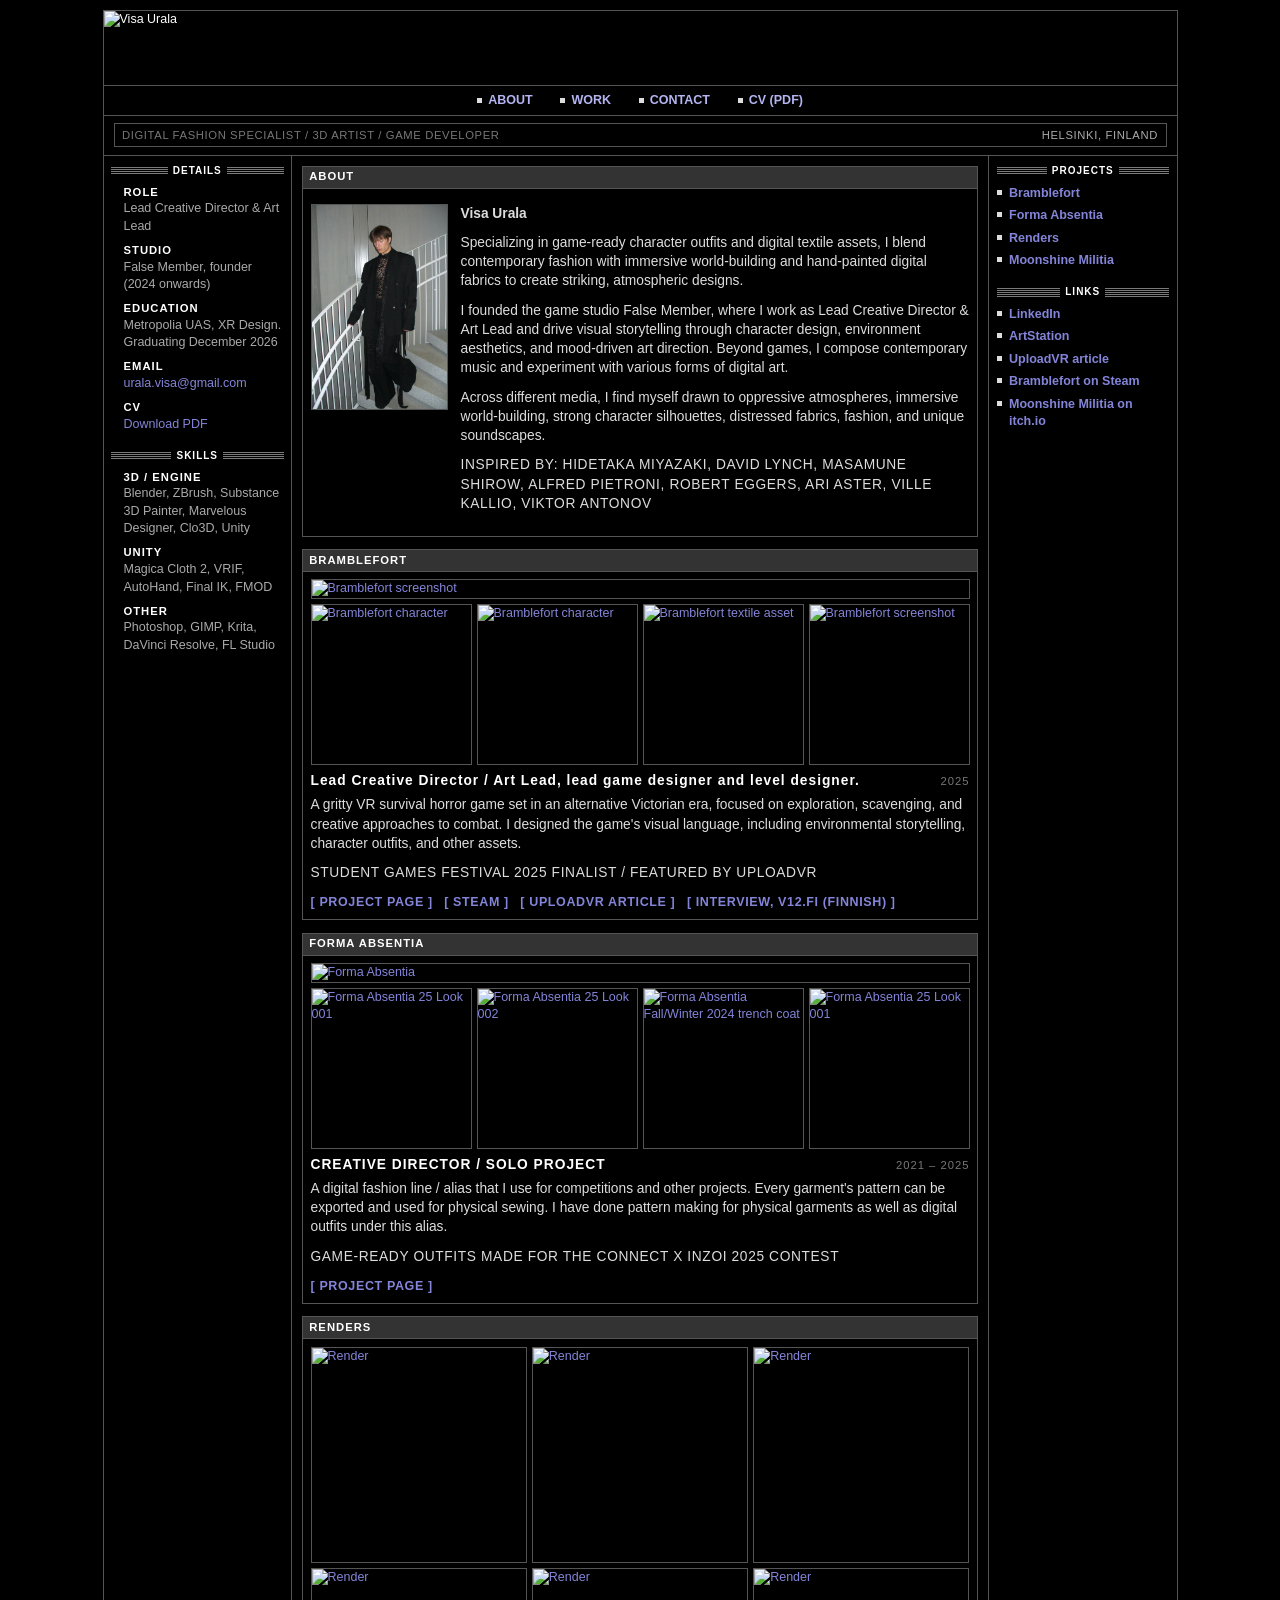
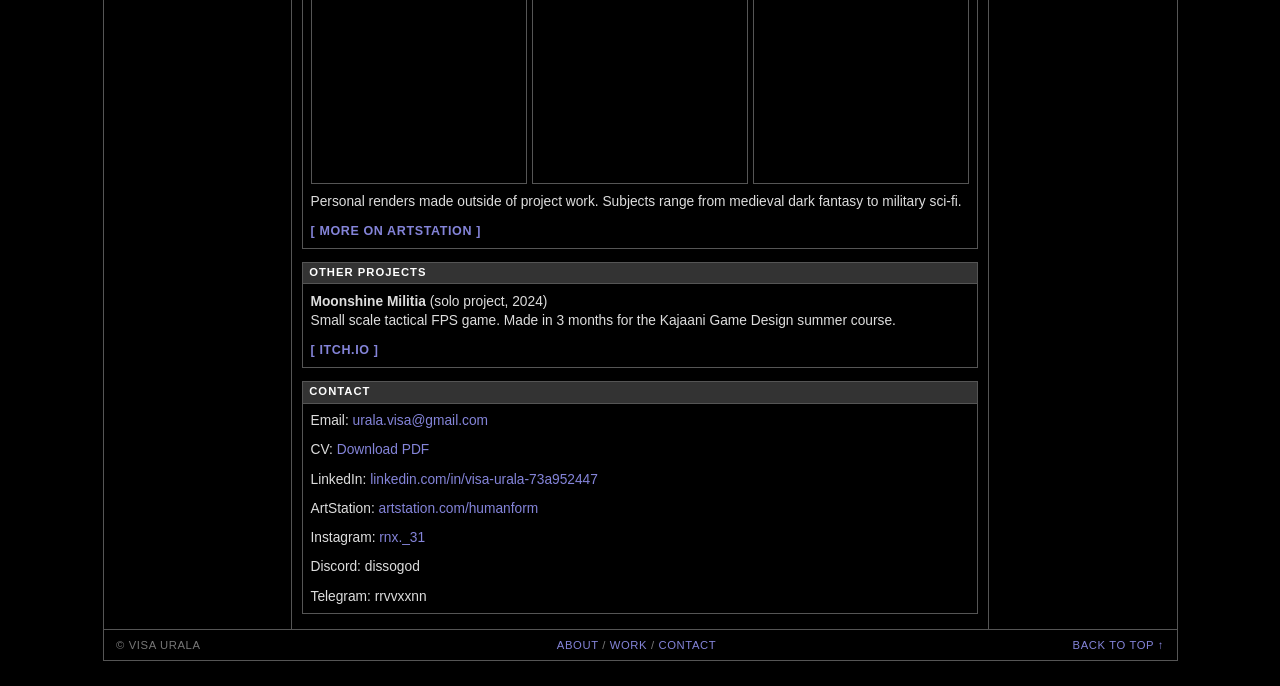
==== index.html @ dfb23cf5 "worddddddddddddd." ====
<!doctype html>
<html lang="en">
<head>
  <meta charset="utf-8">
  <meta name="viewport" content="width=device-width, initial-scale=1">
  <meta name="theme-color" content="#000000">
  <meta name="description" content="Visa Urala. Digital fashion specialist, 3D artist and game developer based in Helsinki, Finland. Founder of False Member, developer of Bramblefort.">
  <title>Visa Urala — Digital Fashion / 3D Art / Game Development</title>
  <link rel="preconnect" href="https://fonts.googleapis.com">
  <link rel="preconnect" href="https://fonts.gstatic.com" crossorigin>
  <link href="https://fonts.googleapis.com/css2?family=Xanh+Mono:ital,wght@0,400;1,400&display=swap" rel="stylesheet">
  <link rel="stylesheet" href="style.css">
</head>
<body>
  <pre class="ascii-wall" aria-hidden="true">                                                                                                                                                    
                                                                                                                                       
                                                                                                                                       
                                                             ------------ .                                                            
                                                      ------..............------                                                       
                                                 ----...........................----                                                   
                                             .---....................................-..                                               
                                           ... .........................................--.                                            
                                          .-...............................................-                                           
                                            ................................................-.                                         
                                         .-...................................................-                                        
                                          .....................................................-                                       
                                       --.......................................................-                                      
                                       ..........................................................-.                                    
                                    ..-...........................................................-                                    
                                   .-..............................................................-                                   
                                  .-.................................................................                                  
                                  ...................................................................                                  
                                 ....................................................................-                                 
                                .....................................................................-                                 
                                .......................................................................                                
                               -......................................................................-                                
                               .......................................................................-                                
                               -......................................................................-                                
                               .......................................................................-                                
                              -.......................................................................-                                
                              -........................................................................                                
                              .........................................................................-                               
                             -.........................................................................-                               
                             ..........................................................................-                               
                             ..........................................................................-                               
                             .......................... ..  ...........................................-                               
                              -................    ..--................................--.............-                                
                       ---.   ...... ..........  .     ..........................         ............-   --                           
                      -....-.-....  ..... ....... -..-- .-. .................... -...  .-.............. --..-.                         
                      -.... ............  ............-    .  .................  -............. .............-                         
                      ......  .........   .-.........-.  -.... ................   -..........-. -............-                         
                       .......... .......   ---..----   -.......................-  .---.----.   ..............                         
                      ...  .............-.             ........ ..................             .............-                          
                       -..  ...... ..... .-. .   ...-+--........................ .--.        .-.............-                          
                       ....................... .       ...........................   ..-----................                           
                       .......  ..  ............ -.---............................--.-.. ...................                           
                        -...................................................................................                           
                        -..................................................................................-.                          
                         ..................................................................................                            
                          -.........  ...................................................................-.                            
                           .----..... ...............................................................----                              
                                 -.... .............................................................                                   
                                 .....  .................. .. .....................................                                    
                                  .............................  ------.. ........................                                     
                                   -..... ......................-   .   ..........................                                     
                                   .-............................--..--..........................                                      
                                    . ...........................................................                                      
                                    .-....  ....................................................                                       
                                      ...... ..................................................-                                       
                                      -.....  ..........-----....--............................                                        
                                       -..... ........ .            ...   ...  ...............-                                        
                                        - ............   -----...--.......... ...............-                                         
                                         -.....  ......-.....................................                                          
                                          .....- ...........................................                                           
                                           ..  -. .........................................                                            
                                                -. .....................................-.                                             
                                            .-.  .-......................................                                              
                                             -..-  ....................................                                                
                                              .. -- ..................................-                                                
                                              .  .-................................. -.                                                
                                               -  .-. ..  ......................... ..                                                 
                                               .-  ....................................                                                
                                              .-.  ...................................-                                                
                                              ---  -....................................                                               
                                           .-..    -....................................-.                                             
                                          +- ...   -...--..................................                                            
                                         -.  ..- . -...  .-................................-.                                          
                                       .+    ..-   ....-    -............. ..................-.                                        
                                     .+.  -  .-     -....-   --.........  .....................-.                                      
                              -.   .-    .   ..      .....-.   ---.---. ..........  ............ ---.                                  
                          ...  .--. .   --   -    + .......- .   .     ............. ........  ......---.                              
                       .--..-.-...   .- ..  -.    -......   - -     .-.......................... ........--.                           
                    ........--.   ----. .  .-  . ..........    -+++--.. ..... ....................  ........--..                       
                .--. .-.--.    ----.   .  -.- .  -..........-         .......  .................................---..                  
                                                                                                                                       </pre>

  <div class="site-shell" id="top">

    <header class="masthead">
      <img src="images/banner.png" alt="Visa Urala">
    </header>

    <nav class="main-nav" aria-label="Main navigation">
      <a href="#about">ABOUT</a>
      <a href="#work">WORK</a>
      <a href="#contact">CONTACT</a>
      <a href="Visa_Urala_CV.pdf" target="_blank">CV (PDF)</a>
    </nav>

    <div class="ticker">
      <span>DIGITAL FASHION SPECIALIST / 3D ARTIST / GAME DEVELOPER</span>
      <span>HELSINKI, FINLAND</span>
    </div>

    <div class="page-grid">

      <!-- LEFT -->
      <aside class="side-column left-column">
        <section class="old-box">
          <h2 class="box-title">DETAILS</h2>
          <dl class="facts">
            <dt>ROLE</dt>
            <dd>Lead Creative Director &amp; Art Lead</dd>
            <dt>STUDIO</dt>
            <dd>False Member, founder (2024 onwards)</dd>
            <dt>EDUCATION</dt>
            <dd>Metropolia UAS, XR Design. Graduating December 2026</dd>
            <dt>EMAIL</dt>
            <dd><a href="mailto:urala.visa@gmail.com">urala.visa@gmail.com</a></dd>
            <dt>CV</dt>
            <dd><a href="Visa_Urala_CV.pdf" download>Download PDF</a></dd>
          </dl>
        </section>

        <section class="old-box">
          <h2 class="box-title">SKILLS</h2>
          <dl class="facts">
            <dt>3D / ENGINE</dt>
            <dd>Blender, ZBrush, Substance 3D Painter, Marvelous Designer, Clo3D, Unity</dd>
            <dt>UNITY</dt>
            <dd>Magica Cloth 2, VRIF, AutoHand, Final IK, FMOD</dd>
            <dt>OTHER</dt>
            <dd>Photoshop, GIMP, Krita, DaVinci Resolve, FL Studio</dd>
          </dl>
        </section>
      </aside>

      <!-- MAIN -->
      <main class="main-column">

        <section class="old-box about-box" id="about">
          <h1 class="box-title">ABOUT</h1>
          <div class="about-inner">
            <img src="images/about_top.jpg" alt="Visa Urala">
            <div>
              <p><strong>Visa Urala</strong></p>
              <p>Specializing in game-ready character outfits and digital textile assets, I blend contemporary fashion with immersive world-building and hand-painted digital fabrics to create striking, atmospheric designs.</p>
              <p>I founded the game studio False Member, where I work as Lead Creative Director &amp; Art Lead and drive visual storytelling through character design, environment aesthetics, and mood-driven art direction. Beyond games, I compose contemporary music and experiment with various forms of digital art.</p>
              <p>Across different media, I find myself drawn to oppressive atmospheres, immersive world-building, strong character silhouettes, distressed fabrics, fashion, and unique soundscapes.</p>
              <p class="small-note">Inspired by: Hidetaka Miyazaki, David Lynch, Masamune Shirow, Alfred Pietroni, Robert Eggers, Ari Aster, Ville Kallio, Viktor Antonov</p>
            </div>
          </div>
        </section>

        <!-- 01 BRAMBLEFORT -->
        <section class="old-box work-box" id="work">
          <h2 class="box-title">BRAMBLEFORT</h2>
          <a class="feature-image" href="BRAMBLEFORT.html">
            <img src="images/gallery_bramblefort/screenshot-1.png" alt="Bramblefort screenshot">
          </a>
          <div class="thumb-grid">
            <a href="BRAMBLEFORT.html"><img src="images/gallery_bramblefort/character-1.png" alt="Bramblefort character"></a>
            <a href="BRAMBLEFORT.html"><img src="images/gallery_bramblefort/character-4.png" alt="Bramblefort character"></a>
            <a href="BRAMBLEFORT.html"><img src="images/gallery_bramblefort/asset-3.png" alt="Bramblefort textile asset"></a>
            <a href="BRAMBLEFORT.html"><img src="images/gallery_bramblefort/screenshot-3.png" alt="Bramblefort screenshot"></a>
          </div>
          <div class="feature-caption">
            <span>Lead Creative Director / Art Lead, lead game designer and level designer.</span>
            <span>2025</span>
          </div>
          <p>A gritty VR survival horror game set in an alternative Victorian era, focused on exploration, scavenging, and creative approaches to combat. I designed the game's visual language, including environmental storytelling, character outfits, and other assets.</p>
          <p class="small-note">Student Games Festival 2025 finalist / Featured by UploadVR</p>
          <p class="box-links">
            <a href="BRAMBLEFORT.html">[ PROJECT PAGE ]</a> &nbsp;
            <a href="https://store.steampowered.com/app/3753140/BRAMBLEFORT/">[ STEAM ]</a> &nbsp;
            <a href="https://www.uploadvr.com/bramblefort-aspires-to-be-equal-parts-survival-horror-and-immersive-sim/" target="_blank" rel="noreferrer">[ UPLOADVR ARTICLE ]</a> &nbsp;
            <a href="https://www.v2.fi/artikkelit/pelit/4528/V2fi-haastateli-kotimaisen-VR-kauhupeli-Bramblefortin-tekijat/">[ INTERVIEW, V12.FI (FINNISH) ]</a>
          </p>
        </section>

        <!-- 02 FORMA ABSENTIA -->
        <section class="old-box work-box" id="forma-absentia">
          <h2 class="box-title">FORMA ABSENTIA</h2>
          <a class="feature-image" href="FORMA_ABSENTIA.html">
            <img src="forma_banner3.png" alt="Forma Absentia">
          </a>
          <div class="thumb-grid">
            <a href="FORMA_ABSENTIA.html"><img src="images/gallery_forma_absentia/forma (4).png" alt="Forma Absentia 25 Look 001"></a>
            <a href="FORMA_ABSENTIA.html"><img src="images/gallery_forma_absentia/forma (7).png" alt="Forma Absentia 25 Look 002"></a>
            <a href="FORMA_ABSENTIA.html"><img src="images/gallery_forma_absentia/forma (1).png" alt="Forma Absentia Fall/Winter 2024 trench coat"></a>
            <a href="FORMA_ABSENTIA.html"><img src="images/gallery_forma_absentia/forma (10).png" alt="Forma Absentia 25 Look 001"></a>
          </div>
          <div class="feature-caption">
            <span>CREATIVE DIRECTOR / SOLO PROJECT</span>
            <span>2021 – 2025</span>
          </div>
          <p>A digital fashion line / alias that I use for competitions and other projects. Every garment's pattern can be exported and used for physical sewing. I have done pattern making for physical garments as well as digital outfits under this alias.</p>
          <p class="small-note">Game-ready outfits made for the CONNECT x InZoi 2025 contest</p>
          <p class="box-links">
            <a href="FORMA_ABSENTIA.html">[ PROJECT PAGE ]</a>
          </p>
        </section>

        <!-- 03 RENDERS -->
        <section class="old-box work-box" id="renders">
          <h2 class="box-title">RENDERS</h2>
          <!-- swap these filenames for your own renders -->
          <div class="thumb-grid cols-3">
            <a href="images/renders/render-01.jpg"><img src="images/renders/render-01.jpg" alt="Render"></a>
            <a href="images/renders/render-02.jpg"><img src="images/renders/render-02.jpg" alt="Render"></a>
            <a href="images/renders/render-03.jpg"><img src="images/renders/render-03.jpg" alt="Render"></a>
            <a href="images/renders/render-04.jpg"><img src="images/renders/render-04.jpg" alt="Render"></a>
            <a href="images/renders/render-05.jpg"><img src="images/renders/render-05.jpg" alt="Render"></a>
            <a href="images/renders/render-06.jpg"><img src="images/renders/render-06.jpg" alt="Render"></a>
          </div>
          <p style="margin-top:0.375rem">Personal renders made outside of project work. Subjects range from medieval dark fantasy to military sci-fi.</p>
          <p class="box-links">
            <a href="https://www.artstation.com/humanform" target="_blank" rel="noreferrer">[ MORE ON ARTSTATION ]</a>
          </p>
        </section>

        <!-- OTHER -->
        <section class="old-box work-box" id="other">
          <h2 class="box-title">OTHER PROJECTS</h2>
          <p><strong>Moonshine Militia</strong> (solo project, 2024)<br>
          Small scale tactical FPS game. Made in 3 months for the Kajaani Game Design summer course.</p>
          <p class="box-links">
            <a href="https://balenci-bandit.itch.io/moonshine-militia" target="_blank" rel="noreferrer">[ ITCH.IO ]</a>
          </p>
        </section>

        <section class="old-box contact-box" id="contact">
          <h2 class="box-title">CONTACT</h2>
          <p>Email: <a href="mailto:urala.visa@gmail.com">urala.visa@gmail.com</a></p>
          <p>CV: <a href="Visa_Urala_CV.pdf" download>Download PDF</a></p>
          <p>LinkedIn: <a href="https://www.linkedin.com/in/visa-urala-73a952447/" target="_blank" rel="noreferrer">linkedin.com/in/visa-urala-73a952447</a></p>
          <p>ArtStation: <a href="https://www.artstation.com/humanform" target="_blank" rel="noreferrer">artstation.com/humanform</a></p>
          <p>Instagram: <a href="https://instagram.com/rnx._31" target="_blank" rel="noreferrer">rnx._31</a></p>
          <p>Discord: dissogod</p>
          <p>Telegram: rrvvxxnn</p>
        </section>

      </main>

      <!-- RIGHT -->
      <aside class="side-column right-column">
        <section class="old-box">
          <h2 class="box-title">PROJECTS</h2>
          <ul class="link-list">
            <li><a href="BRAMBLEFORT.html">Bramblefort</a></li>
            <li><a href="FORMA_ABSENTIA.html">Forma Absentia</a></li>
            <li><a href="#renders">Renders</a></li>
            <li><a href="#other">Moonshine Militia</a></li>
          </ul>
        </section>

        <section class="old-box">
          <h2 class="box-title">LINKS</h2>
          <ul class="link-list">
            <li><a href="https://www.linkedin.com/in/visa-urala-73a952447/" target="_blank" rel="noreferrer">LinkedIn</a></li>
            <li><a href="https://www.artstation.com/humanform" target="_blank" rel="noreferrer">ArtStation</a></li>
            <li><a href="https://www.uploadvr.com/bramblefort-aspires-to-be-equal-parts-survival-horror-and-immersive-sim/" target="_blank" rel="noreferrer">UploadVR article</a></li>
            <li><a href="https://store.steampowered.com/app/3753140/BRAMBLEFORT/">Bramblefort on Steam</a></li>
            <li><a href="https://balenci-bandit.itch.io/moonshine-militia" target="_blank" rel="noreferrer">Moonshine Militia on itch.io</a></li>
          </ul>
        </section>
      </aside>

    </div>

    <footer class="site-footer">
      <div>© VISA URALA</div>
      <div><a href="#about">ABOUT</a> / <a href="#work">WORK</a> / <a href="#contact">CONTACT</a></div>
      <div><a href="#top">BACK TO TOP ↑</a></div>
    </footer>

  </div>
</body>
</html>
---- style.css ----
/* =========================================================
   VISA URALA — style_darkculture.css
   Early-2000s goth e-zine look (Dark Culture Magazine style)
   Pure black, 1px grey rules, periwinkle links, ribbed header bars.
   No shadows. No rounded corners. No blur. No transitions.
   ========================================================= */

:root {
  --bg:       #000;
  --rule:     #555;       /* 1px borders everywhere */
  --rule-lo:  #2e2e2e;
  --bar:      #333;       /* grey header bars */
  --text:     #fff;
  --text-lo:  #aaa;
  --text-dim: #777;
  --link:     #8484d9;    /* periwinkle */
  --link-vis: #a898e0;
  --link-hov: #fff;
  --red:      #d41c1c;
  --mono:     "Xanh Mono", "Courier New", monospace;
  --sans:     Verdana, Arial, Helvetica, sans-serif;
  --serif:    "Times New Roman", Times, serif;
}

* { box-sizing: border-box; border-radius: 0; box-shadow: none; }

html { scrollbar-color: #555 #000; font-size: 125%; } /* <- master size knob: 100% = old size */

body {
  margin: 0;
  padding: 0.5rem 0 1.25rem;
  background: var(--bg);
  color: var(--text);
  font-family: var(--sans);
  font-size: 0.625rem;
  line-height: 1.4;
  position: relative;
}

img { display: block; max-width: 100%; border: 0; }
p { margin: 0 0 0.5rem; }

a { color: var(--link); text-decoration: none; }
a:visited { color: var(--link-vis); }
a:hover { color: var(--link-hov); text-decoration: underline; }

::selection { background: #8484d9; color: #000; }

/* ---------- ASCII wall (page margins only) ---------- */
.ascii-wall {
  position: fixed;
  top: 3.75rem;
  left: 0.5rem;
  margin: 0;
  font-family: var(--mono);
  font-size: 0.6875rem;
  line-height: 1.1;
  color: #2a2a2a;
  pointer-events: none;
  z-index: 0;
  white-space: pre;
}

/* ---------- Shell ---------- */
.site-shell {
  position: relative;
  z-index: 1;
  width: 100%;
  max-width: 53.75rem;
  margin: 0 auto;
  background: var(--bg);
  border: 1px solid var(--rule);
}

/* ---------- Topline (tiny announcement bar) ---------- */
.topline {
  display: flex;
  justify-content: center;
  flex-wrap: wrap;
  gap: 0.25rem 1.125rem;
  padding: 0.1875rem 0.5rem;
  font: bold 0.5625rem/1.3 var(--sans);
  color: var(--text);
  letter-spacing: 0.0312rem;
  border-bottom: 1px solid var(--rule);
}

/* ---------- Masthead ---------- */
.masthead {
  position: relative;
  background: #000;
  border-bottom: 1px solid var(--rule);
  min-height: 3.75rem;
}
.masthead img { width: 100%; height: auto; }

.masthead-label {
  position: absolute;
  left: 0; right: 0; bottom: 0.375rem;
  display: flex;
  flex-direction: column;
  align-items: center;
  text-align: center;
  pointer-events: none;
}
.masthead-label span:first-child {
  font: 2.25rem/1 var(--serif);
  color: #bdbdbd;
  letter-spacing: 0.1875rem;
}
.masthead-label span:last-child {
  margin-top: 0.25rem;
  font: bold 0.5625rem/1 var(--sans);
  letter-spacing: 0.125rem;
  color: var(--text-dim);
}

/* ---------- Main nav ---------- */
.main-nav {
  display: flex;
  flex-wrap: wrap;
  justify-content: center;
  gap: 0.25rem 1.375rem;
  padding: 0.3125rem 0.5rem;
  border-bottom: 1px solid var(--rule);
}
.main-nav a {
  font: bold 0.625rem/1.3 var(--sans);
  color: #b4b4f2;
}
.main-nav a::before {
  content: "";
  display: inline-block;
  width: 0.25rem; height: 0.25rem;
  margin-right: 0.3125rem;
  background: #ddd;
  vertical-align: middle;
}
.main-nav a:hover { color: #fff; }

/* ---------- Ticker (sponsor-bar style) ---------- */
.ticker {
  display: flex;
  justify-content: space-between;
  gap: 0.625rem;
  margin: 0.375rem 0.5rem;
  padding: 0.1875rem 0.375rem;
  border: 1px solid var(--rule);
  font: 0.5625rem/1.3 var(--sans);
  color: var(--text-dim);
  letter-spacing: 0.0312rem;
}
.ticker span:nth-child(2) { color: var(--text-lo); }

/* ---------- Grid with 1px column rules ---------- */
.page-grid {
  display: grid;
  grid-template-columns: 9.375rem minmax(0, 1fr) 9.375rem;
  align-items: stretch;
  border-top: 1px solid var(--rule);
}

/* Column rules live on the main column so they run the full page height.
   Side columns only take the height of their content and stick while scrolling. */
.side-column  { align-self: start; }
.left-column  { padding: 0.5rem 0.375rem; }
.right-column { padding: 0.5rem 0.375rem; }
.main-column  { padding: 0.5rem 0.5rem 0.125rem; min-width: 0;
                border-left: 1px solid var(--rule); border-right: 1px solid var(--rule); }

@media (min-width: 781px) and (min-height: 650px) {
  .side-column { position: sticky; top: 0; }
}

/* =========================================================
   SIDE COLUMNS — ribbed header bars + bullet links
   ========================================================= */
.side-column .old-box { margin: 0 0 0.875rem; }

.side-column .box-title {
  display: flex;
  align-items: center;
  gap: 0.25rem;
  margin: 0 0 0.4375rem;
  font: bold 0.5rem/1 var(--sans);
  letter-spacing: 1px;
  text-transform: uppercase;
  color: #fff;
}
.side-column .box-title::before,
.side-column .box-title::after {
  content: "";
  flex: 1;
  height: 0.4375rem;
  background: repeating-linear-gradient(180deg, #7a7a7a 0 1px, #000 1px 2px);
}

.link-list { list-style: none; margin: 0; padding: 0; }
.link-list li { margin: 0 0 0.25rem; padding-left: 0.625rem; position: relative; }
.link-list li::before {
  content: "";
  position: absolute;
  left: 0; top: 0.25rem;
  width: 0.25rem; height: 0.25rem;
  background: #ddd;
}
.link-list a { font-weight: bold; }

.facts { margin: 0; padding: 0 0 0 0.625rem; }
.facts dt { margin-top: 0.375rem; font-weight: bold; color: #fff; font-size: 0.5625rem; letter-spacing: 1px; }
.facts dd { margin: 0; color: var(--text-lo); }

.ascii-stamp pre {
  margin: 0;
  padding: 0.25rem 0.375rem;
  font: 0.75rem/1.2 var(--mono);
  color: var(--text-lo);
  border: 1px solid var(--rule);
}

.right-column p { color: var(--text-lo); }
.right-column .small-note { color: var(--text-dim); }
.right-column .image-box img { width: 100%; height: auto; border: 1px solid var(--rule); }

.back-top {
  display: block;
  margin-top: 0.25rem;
  padding: 0.1875rem 0.25rem;
  text-align: center;
  font: bold 0.5625rem/1.3 var(--sans);
  border: 1px solid var(--rule);
}

/* =========================================================
   MAIN COLUMN — boxed sections with grey bars
   ========================================================= */
.main-column .old-box {
  margin: 0 0 0.625rem;
  border: 1px solid var(--rule);
  background: var(--bg);
}

.main-column .box-title {
  margin: 0;
  padding: 0.125rem 0.3125rem;
  background: var(--bar);
  border-bottom: 1px solid var(--rule);
  font: bold 0.5625rem/1.4 var(--sans);
  letter-spacing: 1px;
  text-transform: uppercase;
  color: #fff;
}

.main-column .old-box > p,
.main-column .welcome-body,
.main-column .about-inner,
.main-column .feature-caption { padding-left: 0.375rem; padding-right: 0.375rem; }

.main-column .old-box > .box-title + * { margin-top: 0.375rem; }
.main-column .old-box > :last-child { margin-bottom: 0.375rem; }

/* Welcome (big editorial text like the "March 2002" intro) */
.welcome-box .box-title { font-size: 0.6875rem; letter-spacing: 1px; }
.welcome-body { padding-top: 0.375rem; padding-bottom: 0.25rem; }
.welcome-body p {
  font: 0.9375rem/1.35 Arial, Helvetica, sans-serif;
  color: #fff;
}
.welcome-body p:first-child::first-line { font-style: italic; }

.divider {
  height: 0;
  margin: 0.5rem 0;
  font-size: 0;
  line-height: 0;
  color: transparent;
  border-top: 1px solid var(--rule);
  width: 70%;
  overflow: hidden;
}

.small-note {
  font: 0.5625rem/1.4 var(--sans);
  letter-spacing: 0.0312rem;
  color: var(--text-dim);
  text-transform: uppercase;
}

/* Work box */
.feature-image {
  display: block;
  margin: 0.375rem 0.375rem 0;
  border: 1px solid var(--rule);
  background: #000;
}
.feature-image img { width: 100%; height: auto; }
.feature-image:hover { border-color: #fff; }

.feature-caption {
  display: flex;
  justify-content: space-between;
  gap: 0.5rem;
  margin: 0.3125rem 0 0.25rem;
  font: bold 0.6875rem/1.3 var(--sans);
  color: #fff;
  letter-spacing: 1px;
}
.feature-caption span:last-child { color: var(--text-dim); font-weight: normal; font-size: 0.5625rem; align-self: center; }

.main-column .work-box > p { font-size: 0.6875rem; color: #ddd; }

.box-links a { font-weight: bold; font-size: 0.625rem; letter-spacing: 0.0312rem; }

/* About */
.about-inner {
  display: flex;
  gap: 0.625rem;
  align-items: flex-start;
  padding-top: 0.375rem;
  padding-bottom: 0.25rem;
}
.about-inner img {
  flex: 0 0 6.875rem;
  width: 6.875rem;
  height: auto;
  border: 1px solid var(--rule);
}
.about-inner > div { flex: 1; min-width: 0; }
.about-inner p { font-size: 0.6875rem; color: #ddd; }

/* Contact */
.contact-box > p { font-size: 0.6875rem; color: #ddd; }

/* =========================================================
   THUMBNAIL GRIDS (work blocks + renders)
   ========================================================= */
.thumb-grid {
  display: grid;
  grid-template-columns: repeat(4, 1fr);
  gap: 0.25rem;
  margin: 0.375rem 0.375rem 0;
}
.thumb-grid.cols-3 { grid-template-columns: repeat(3, 1fr); }
.thumb-grid a {
  display: block;
  border: 1px solid var(--rule);
  background: #000;
}
.thumb-grid a:hover { border-color: #fff; }
.thumb-grid img {
  width: 100%;
  height: auto;
  aspect-ratio: 1 / 1;
  object-fit: cover;
}
.main-column .old-box > .thumb-grid + p,
.main-column .old-box > .feature-caption + p { margin-top: 0; }
.main-column .old-box > .thumb-grid { margin-bottom: 0.375rem; }
.feature-image + .thumb-grid { margin-top: 0.25rem; }

/* =========================================================
   FOOTER
   ========================================================= */
.site-footer {
  display: flex;
  justify-content: space-between;
  align-items: center;
  gap: 0.625rem;
  padding: 0.375rem 0.625rem;
  border-top: 1px solid var(--rule);
  font: 0.5625rem/1.3 var(--sans);
  color: var(--text-dim);
  letter-spacing: 0.0312rem;
}
.footer-mark { color: var(--text-lo); }

/* =========================================================
   RESPONSIVE
   ========================================================= */
@media (max-width: 780px) {
  html { font-size: 112.5%; }
  .page-grid { grid-template-columns: 1fr; }
  .left-column  { border-bottom: 1px solid var(--rule); }
  .right-column { border-top: 1px solid var(--rule); }
  .main-column  { border-left: 0; border-right: 0; }
  .main-column  { order: -1; }
  .ascii-wall { display: none; }
  .ticker, .site-footer { flex-direction: column; text-align: center; }
  .about-inner { flex-direction: column; }
  .thumb-grid, .thumb-grid.cols-3 { grid-template-columns: repeat(2, 1fr); }
  .about-inner img { width: 100%; flex-basis: auto; }
  .masthead-label span:first-child { font-size: 1.5rem; }
}
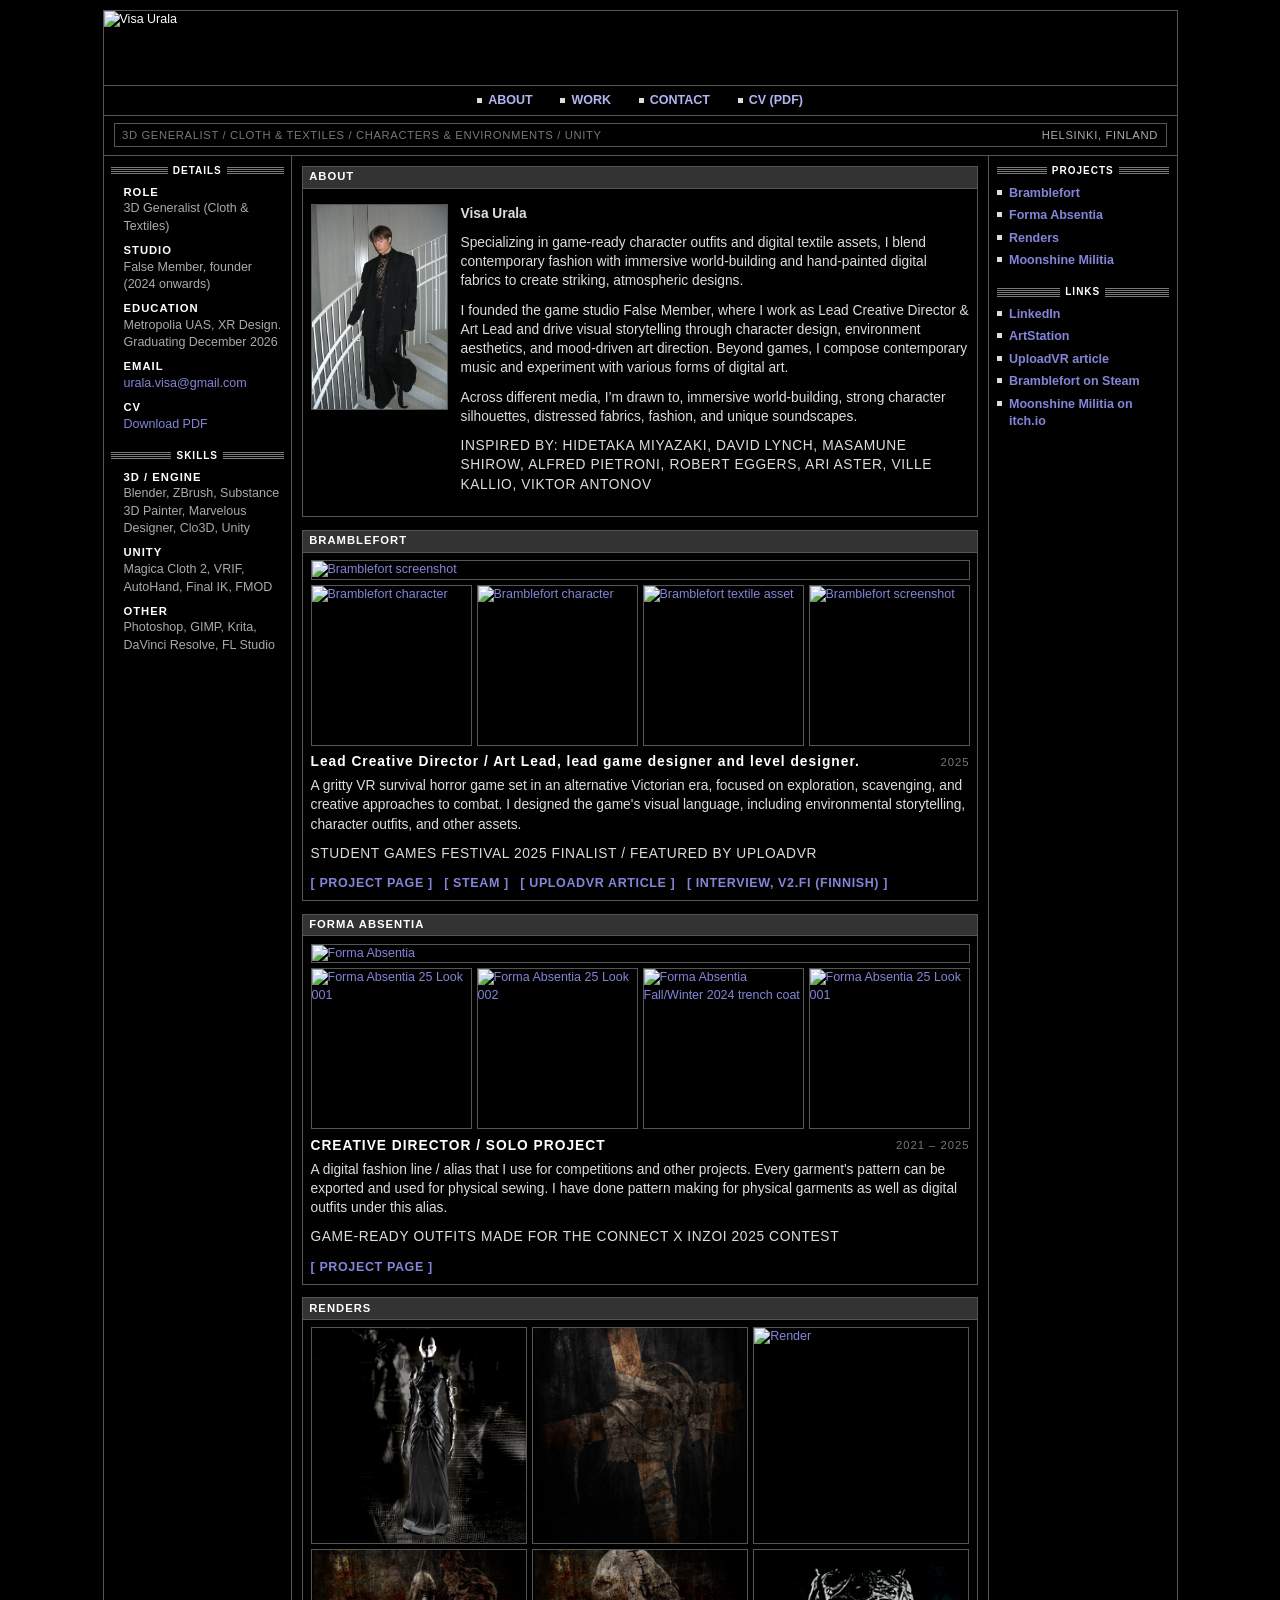
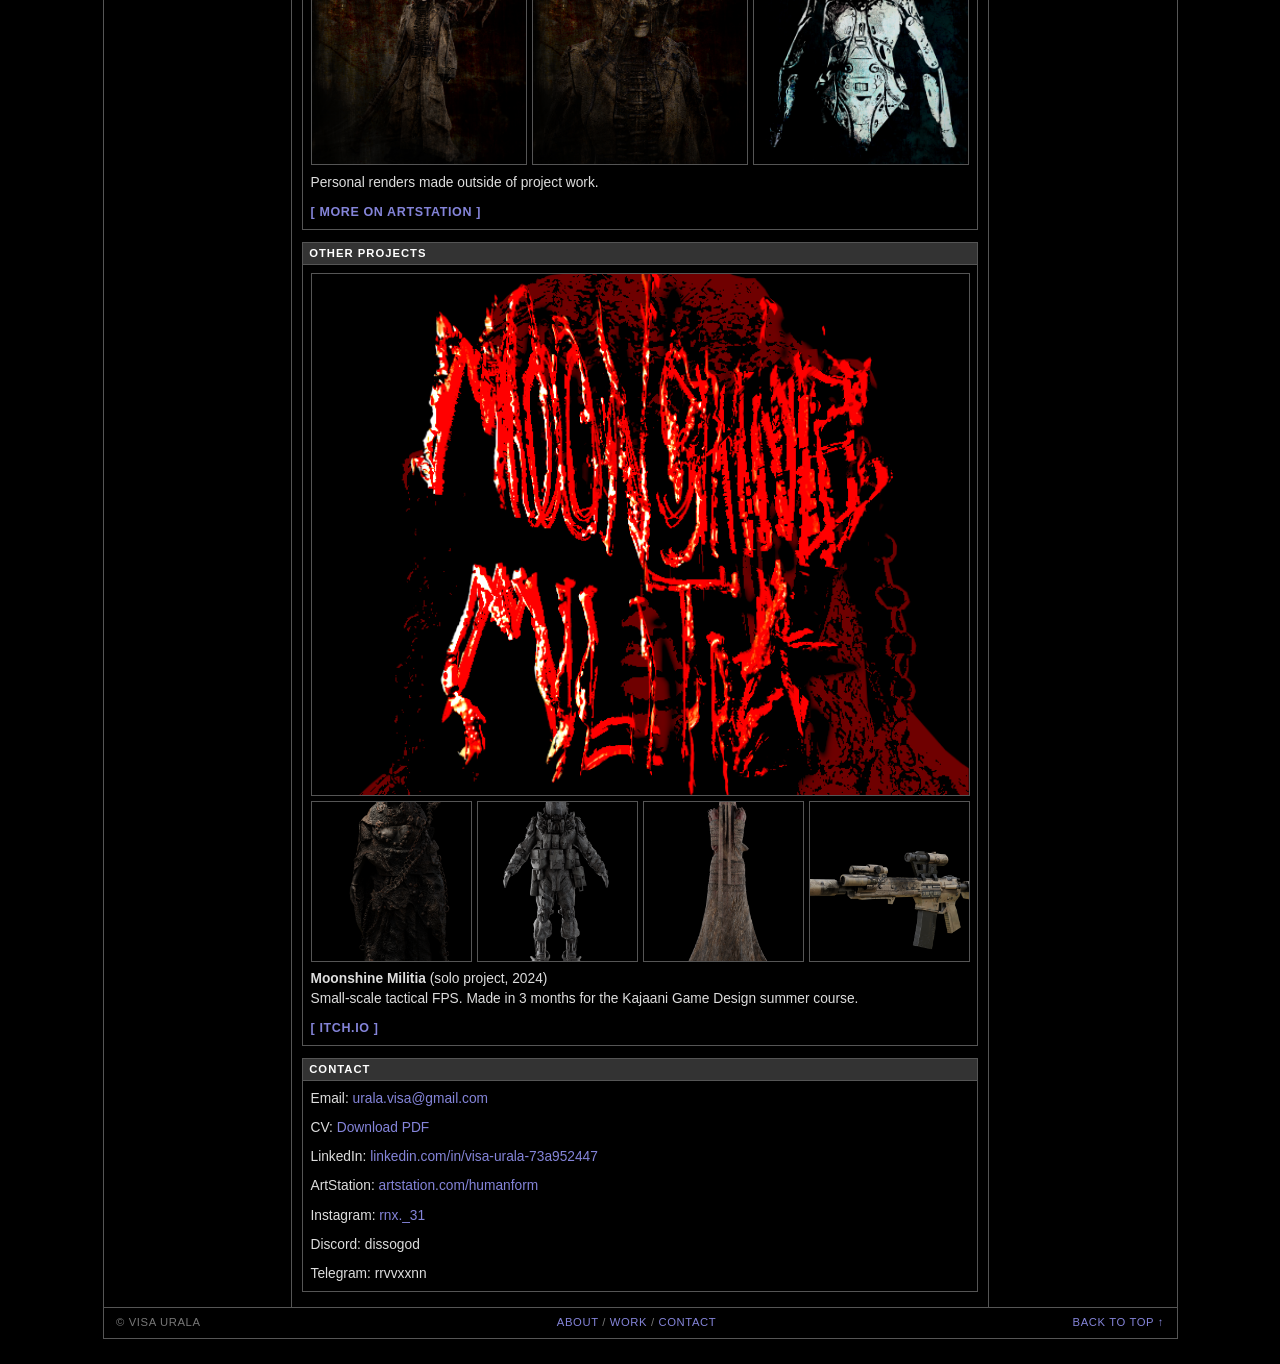
==== commit fca188d2: "yerrrrrrrrrrrrrr" ====
--- a/index.html
+++ b/index.html
@@ -108,7 +108,7 @@
     </nav>
 
     <div class="ticker">
-      <span>DIGITAL FASHION SPECIALIST / 3D ARTIST / GAME DEVELOPER</span>
+      <span>3D GENERALIST / CLOTH & TEXTILES / CHARACTERS & ENVIRONMENTS / UNITY</span>
       <span>HELSINKI, FINLAND</span>
     </div>
 
@@ -120,7 +120,7 @@
           <h2 class="box-title">DETAILS</h2>
           <dl class="facts">
             <dt>ROLE</dt>
-            <dd>Lead Creative Director &amp; Art Lead</dd>
+            <dd>3D Generalist (Cloth & Textiles)</dd>
             <dt>STUDIO</dt>
             <dd>False Member, founder (2024 onwards)</dd>
             <dt>EDUCATION</dt>
@@ -156,7 +156,7 @@
               <p><strong>Visa Urala</strong></p>
               <p>Specializing in game-ready character outfits and digital textile assets, I blend contemporary fashion with immersive world-building and hand-painted digital fabrics to create striking, atmospheric designs.</p>
               <p>I founded the game studio False Member, where I work as Lead Creative Director &amp; Art Lead and drive visual storytelling through character design, environment aesthetics, and mood-driven art direction. Beyond games, I compose contemporary music and experiment with various forms of digital art.</p>
-              <p>Across different media, I find myself drawn to oppressive atmospheres, immersive world-building, strong character silhouettes, distressed fabrics, fashion, and unique soundscapes.</p>
+              <p>Across different media, I’m drawn to, immersive world-building, strong character silhouettes, distressed fabrics, fashion, and unique soundscapes.</p>
               <p class="small-note">Inspired by: Hidetaka Miyazaki, David Lynch, Masamune Shirow, Alfred Pietroni, Robert Eggers, Ari Aster, Ville Kallio, Viktor Antonov</p>
             </div>
           </div>
@@ -166,13 +166,13 @@
         <section class="old-box work-box" id="work">
           <h2 class="box-title">BRAMBLEFORT</h2>
           <a class="feature-image" href="BRAMBLEFORT.html">
-            <img src="images/gallery_bramblefort/screenshot-1.png" alt="Bramblefort screenshot">
+            <img src="images/gallery_bramblefort/1.png" alt="Bramblefort screenshot">
           </a>
           <div class="thumb-grid">
-            <a href="BRAMBLEFORT.html"><img src="images/gallery_bramblefort/character-1.png" alt="Bramblefort character"></a>
-            <a href="BRAMBLEFORT.html"><img src="images/gallery_bramblefort/character-4.png" alt="Bramblefort character"></a>
-            <a href="BRAMBLEFORT.html"><img src="images/gallery_bramblefort/asset-3.png" alt="Bramblefort textile asset"></a>
-            <a href="BRAMBLEFORT.html"><img src="images/gallery_bramblefort/screenshot-3.png" alt="Bramblefort screenshot"></a>
+            <a href="BRAMBLEFORT.html"><img src="images/bramblefort/Bathhouse/AS_ss_11.png" alt="Bramblefort character"></a>
+            <a href="BRAMBLEFORT.html"><img src="images/bramblefort/Watermill/AS_ss_20.png" alt="Bramblefort character"></a>
+            <a href="BRAMBLEFORT.html"><img src="images/bramblefort/Cellar/AS_ss_31.png" alt="Bramblefort textile asset"></a>
+            <a href="BRAMBLEFORT.html"><img src="images/bramblefort/Watermill/AS_ss_24.png" alt="Bramblefort screenshot"></a>
           </div>
           <div class="feature-caption">
             <span>Lead Creative Director / Art Lead, lead game designer and level designer.</span>
@@ -184,7 +184,7 @@
             <a href="BRAMBLEFORT.html">[ PROJECT PAGE ]</a> &nbsp;
             <a href="https://store.steampowered.com/app/3753140/BRAMBLEFORT/">[ STEAM ]</a> &nbsp;
             <a href="https://www.uploadvr.com/bramblefort-aspires-to-be-equal-parts-survival-horror-and-immersive-sim/" target="_blank" rel="noreferrer">[ UPLOADVR ARTICLE ]</a> &nbsp;
-            <a href="https://www.v2.fi/artikkelit/pelit/4528/V2fi-haastateli-kotimaisen-VR-kauhupeli-Bramblefortin-tekijat/">[ INTERVIEW, V12.FI (FINNISH) ]</a>
+            <a href="https://www.v2.fi/artikkelit/pelit/4528/V2fi-haastateli-kotimaisen-VR-kauhupeli-Bramblefortin-tekijat/">[ INTERVIEW, V2.FI (FINNISH) ]</a>
           </p>
         </section>
 
@@ -195,10 +195,10 @@
             <img src="forma_banner3.png" alt="Forma Absentia">
           </a>
           <div class="thumb-grid">
-            <a href="FORMA_ABSENTIA.html"><img src="images/gallery_forma_absentia/forma (4).png" alt="Forma Absentia 25 Look 001"></a>
-            <a href="FORMA_ABSENTIA.html"><img src="images/gallery_forma_absentia/forma (7).png" alt="Forma Absentia 25 Look 002"></a>
-            <a href="FORMA_ABSENTIA.html"><img src="images/gallery_forma_absentia/forma (1).png" alt="Forma Absentia Fall/Winter 2024 trench coat"></a>
-            <a href="FORMA_ABSENTIA.html"><img src="images/gallery_forma_absentia/forma (10).png" alt="Forma Absentia 25 Look 001"></a>
+            <a href="FORMA_ABSENTIA.html"><img src="images/gallery_forma_absentia/forma (6).png" alt="Forma Absentia 25 Look 001"></a>
+            <a href="FORMA_ABSENTIA.html"><img src="images/gallery_forma_absentia/forma (4).png" alt="Forma Absentia 25 Look 002"></a>
+            <a href="FORMA_ABSENTIA.html"><img src="images/gallery_forma_absentia/forma (5).png" alt="Forma Absentia Fall/Winter 2024 trench coat"></a>
+            <a href="FORMA_ABSENTIA.html"><img src="images/gallery_forma_absentia/forma (9).png" alt="Forma Absentia 25 Look 001"></a>
           </div>
           <div class="feature-caption">
             <span>CREATIVE DIRECTOR / SOLO PROJECT</span>
@@ -218,12 +218,12 @@
           <div class="thumb-grid cols-3">
             <a href="images/renders/render-01.jpg"><img src="images/renders/render-01.jpg" alt="Render"></a>
             <a href="images/renders/render-02.jpg"><img src="images/renders/render-02.jpg" alt="Render"></a>
-            <a href="images/renders/render-03.jpg"><img src="images/renders/render-03.jpg" alt="Render"></a>
+            <a href="images/renders/render-03.png"><img src="images/renders/render-03.png" alt="Render"></a>
             <a href="images/renders/render-04.jpg"><img src="images/renders/render-04.jpg" alt="Render"></a>
             <a href="images/renders/render-05.jpg"><img src="images/renders/render-05.jpg" alt="Render"></a>
             <a href="images/renders/render-06.jpg"><img src="images/renders/render-06.jpg" alt="Render"></a>
           </div>
-          <p style="margin-top:0.375rem">Personal renders made outside of project work. Subjects range from medieval dark fantasy to military sci-fi.</p>
+          <p style="margin-top:0.375rem">Personal renders made outside of project work.</p>
           <p class="box-links">
             <a href="https://www.artstation.com/humanform" target="_blank" rel="noreferrer">[ MORE ON ARTSTATION ]</a>
           </p>
@@ -232,8 +232,17 @@
         <!-- OTHER -->
         <section class="old-box work-box" id="other">
           <h2 class="box-title">OTHER PROJECTS</h2>
-          <p><strong>Moonshine Militia</strong> (solo project, 2024)<br>
-          Small scale tactical FPS game. Made in 3 months for the Kajaani Game Design summer course.</p>
+          <a class="feature-image" href="images/moonshine_militia/banner.png">
+            <img src="images/moonshine_militia/banner.png" alt="Moonshine Militia logo banner">
+          </a>
+          <div class="thumb-grid">
+            <a href="images/moonshine_militia/c1.png"><img src="images/moonshine_militia/c1.png" alt="Moonshine Militia screenshot"></a>
+            <a href="images/moonshine_militia/c2.png"><img src="images/moonshine_militia/c2.png" alt="Moonshine Militia screenshot"></a>
+            <a href="images/moonshine_militia/c3.png"><img src="images/moonshine_militia/c3.png" alt="Moonshine Militia screenshot"></a>
+            <a href="images/moonshine_militia/a3.png"><img src="images/moonshine_militia/a3.png" alt="Moonshine Militia screenshot"></a>
+          </div>
+          <p style="margin-top:0.375rem"><strong>Moonshine Militia</strong> (solo project, 2024)<br>
+          Small-scale tactical FPS. Made in 3 months for the Kajaani Game Design summer course.</p>
           <p class="box-links">
             <a href="https://balenci-bandit.itch.io/moonshine-militia" target="_blank" rel="noreferrer">[ ITCH.IO ]</a>
           </p>
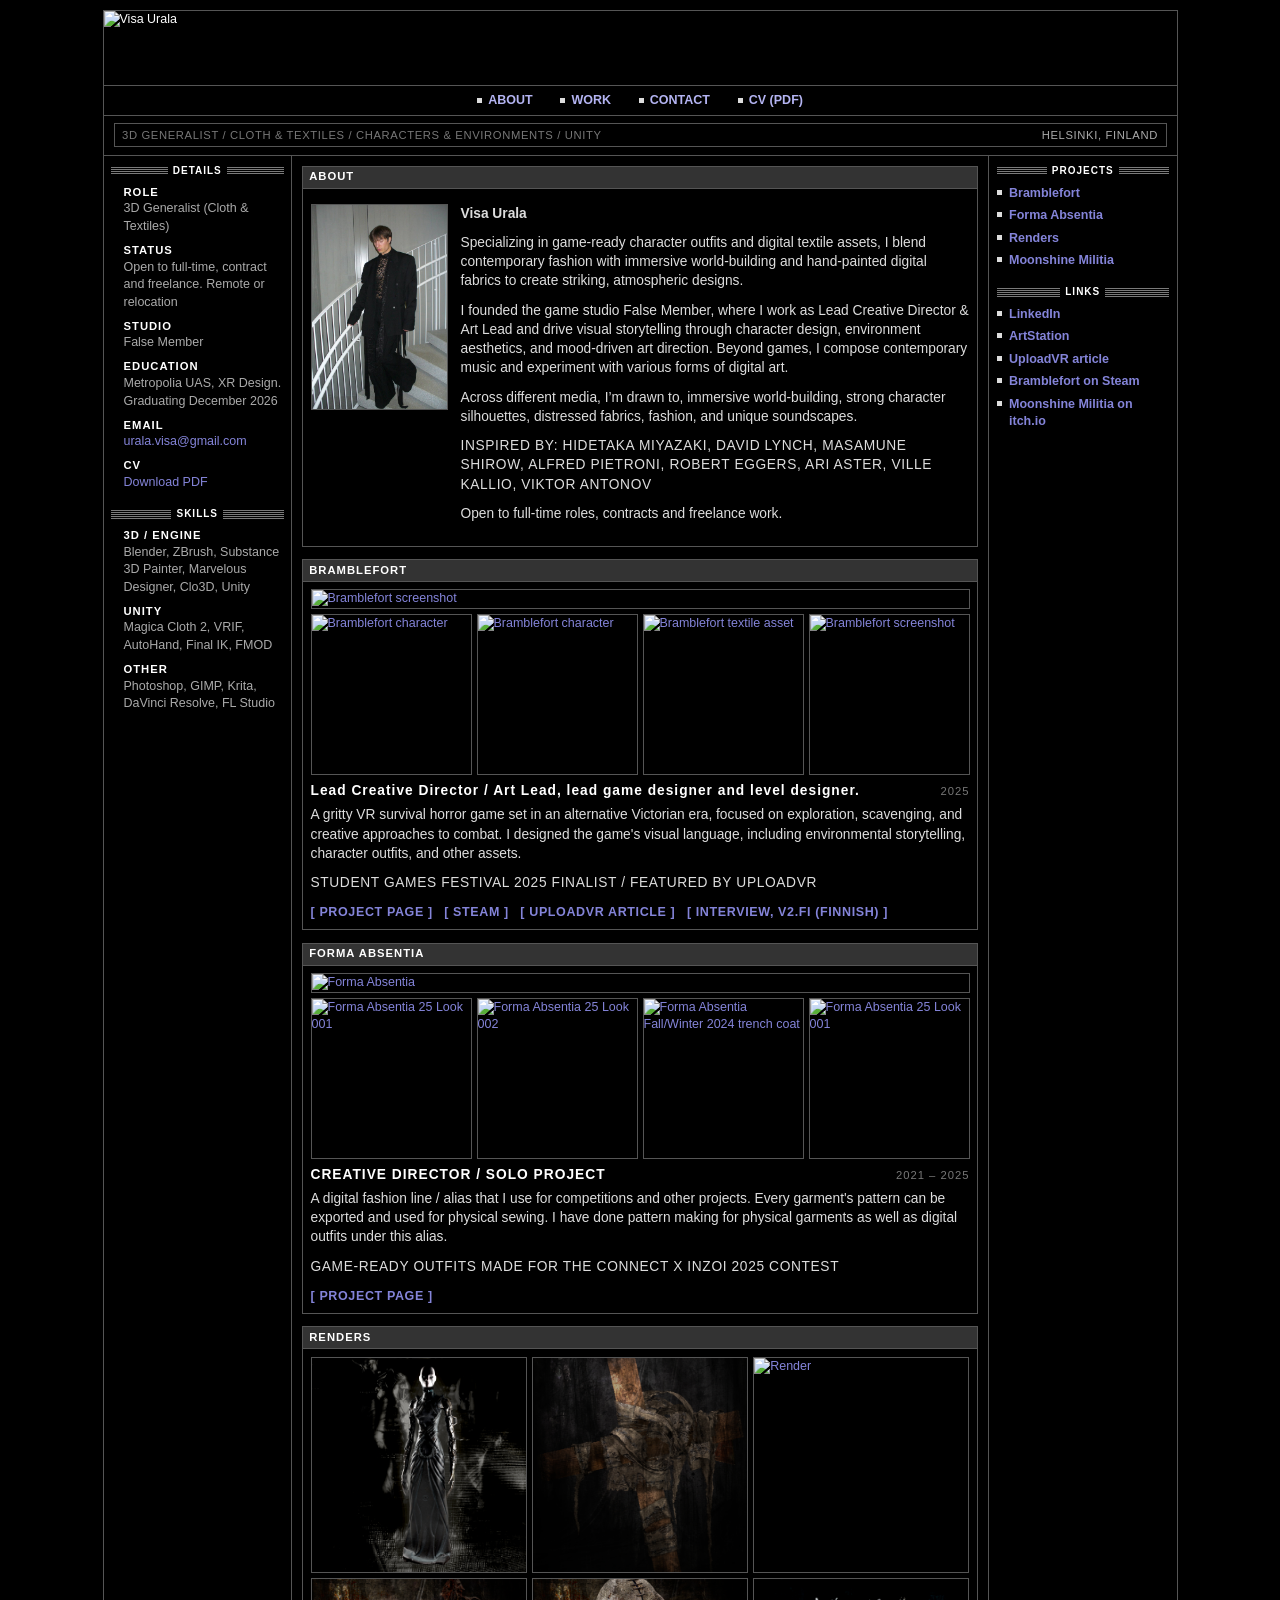
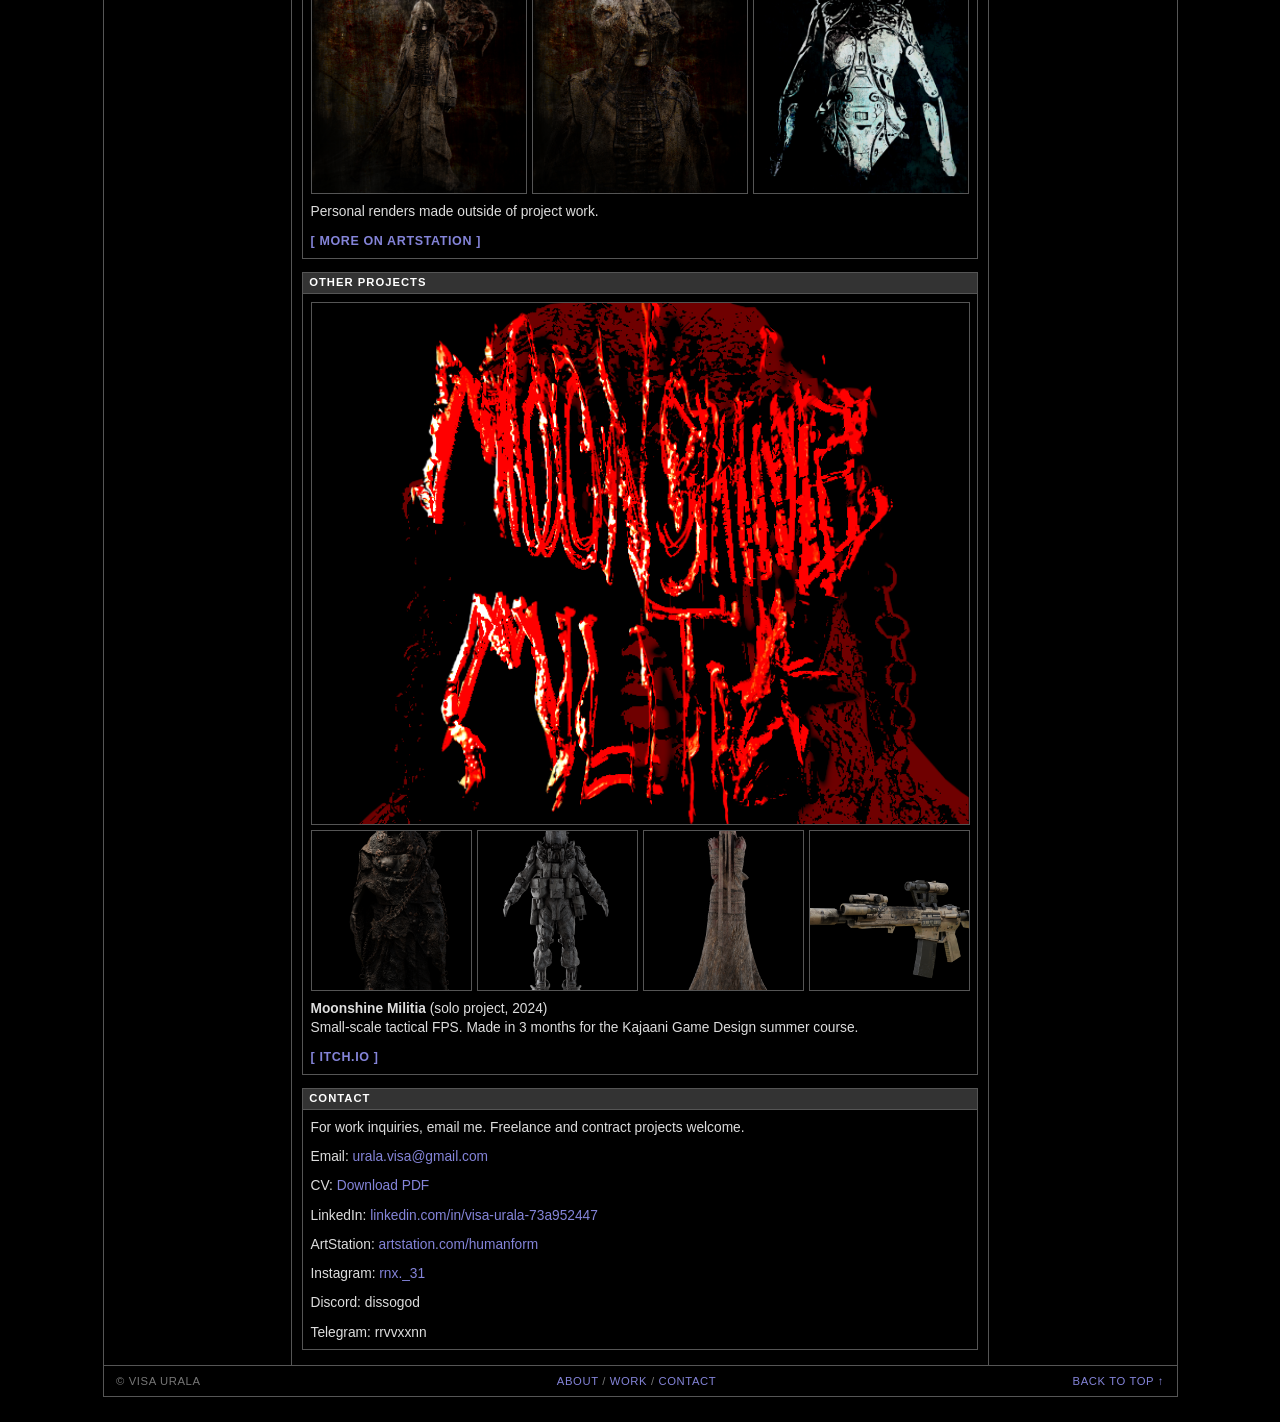
==== commit 8f1d18d8: "Update index.html" ====
--- a/index.html
+++ b/index.html
@@ -120,9 +120,13 @@
           <h2 class="box-title">DETAILS</h2>
           <dl class="facts">
             <dt>ROLE</dt>
-            <dd>3D Generalist (Cloth & Textiles)</dd>
+<dd>3D Generalist (Cloth & Textiles)</dd>
+<dt>STATUS</dt>
+<dd>Open to full-time, contract and freelance. Remote or relocation</dd>
+
+            
             <dt>STUDIO</dt>
-            <dd>False Member, founder (2024 onwards)</dd>
+            <dd>False Member</dd>
             <dt>EDUCATION</dt>
             <dd>Metropolia UAS, XR Design. Graduating December 2026</dd>
             <dt>EMAIL</dt>
@@ -158,7 +162,9 @@
               <p>I founded the game studio False Member, where I work as Lead Creative Director &amp; Art Lead and drive visual storytelling through character design, environment aesthetics, and mood-driven art direction. Beyond games, I compose contemporary music and experiment with various forms of digital art.</p>
               <p>Across different media, I’m drawn to, immersive world-building, strong character silhouettes, distressed fabrics, fashion, and unique soundscapes.</p>
               <p class="small-note">Inspired by: Hidetaka Miyazaki, David Lynch, Masamune Shirow, Alfred Pietroni, Robert Eggers, Ari Aster, Ville Kallio, Viktor Antonov</p>
+              <p>Open to full-time roles, contracts and freelance work.</p>
             </div>
+
           </div>
         </section>
 
@@ -250,6 +256,7 @@
 
         <section class="old-box contact-box" id="contact">
           <h2 class="box-title">CONTACT</h2>
+          <p>For work inquiries, email me. Freelance and contract projects welcome.</p>
           <p>Email: <a href="mailto:urala.visa@gmail.com">urala.visa@gmail.com</a></p>
           <p>CV: <a href="Visa_Urala_CV.pdf" download>Download PDF</a></p>
           <p>LinkedIn: <a href="https://www.linkedin.com/in/visa-urala-73a952447/" target="_blank" rel="noreferrer">linkedin.com/in/visa-urala-73a952447</a></p>
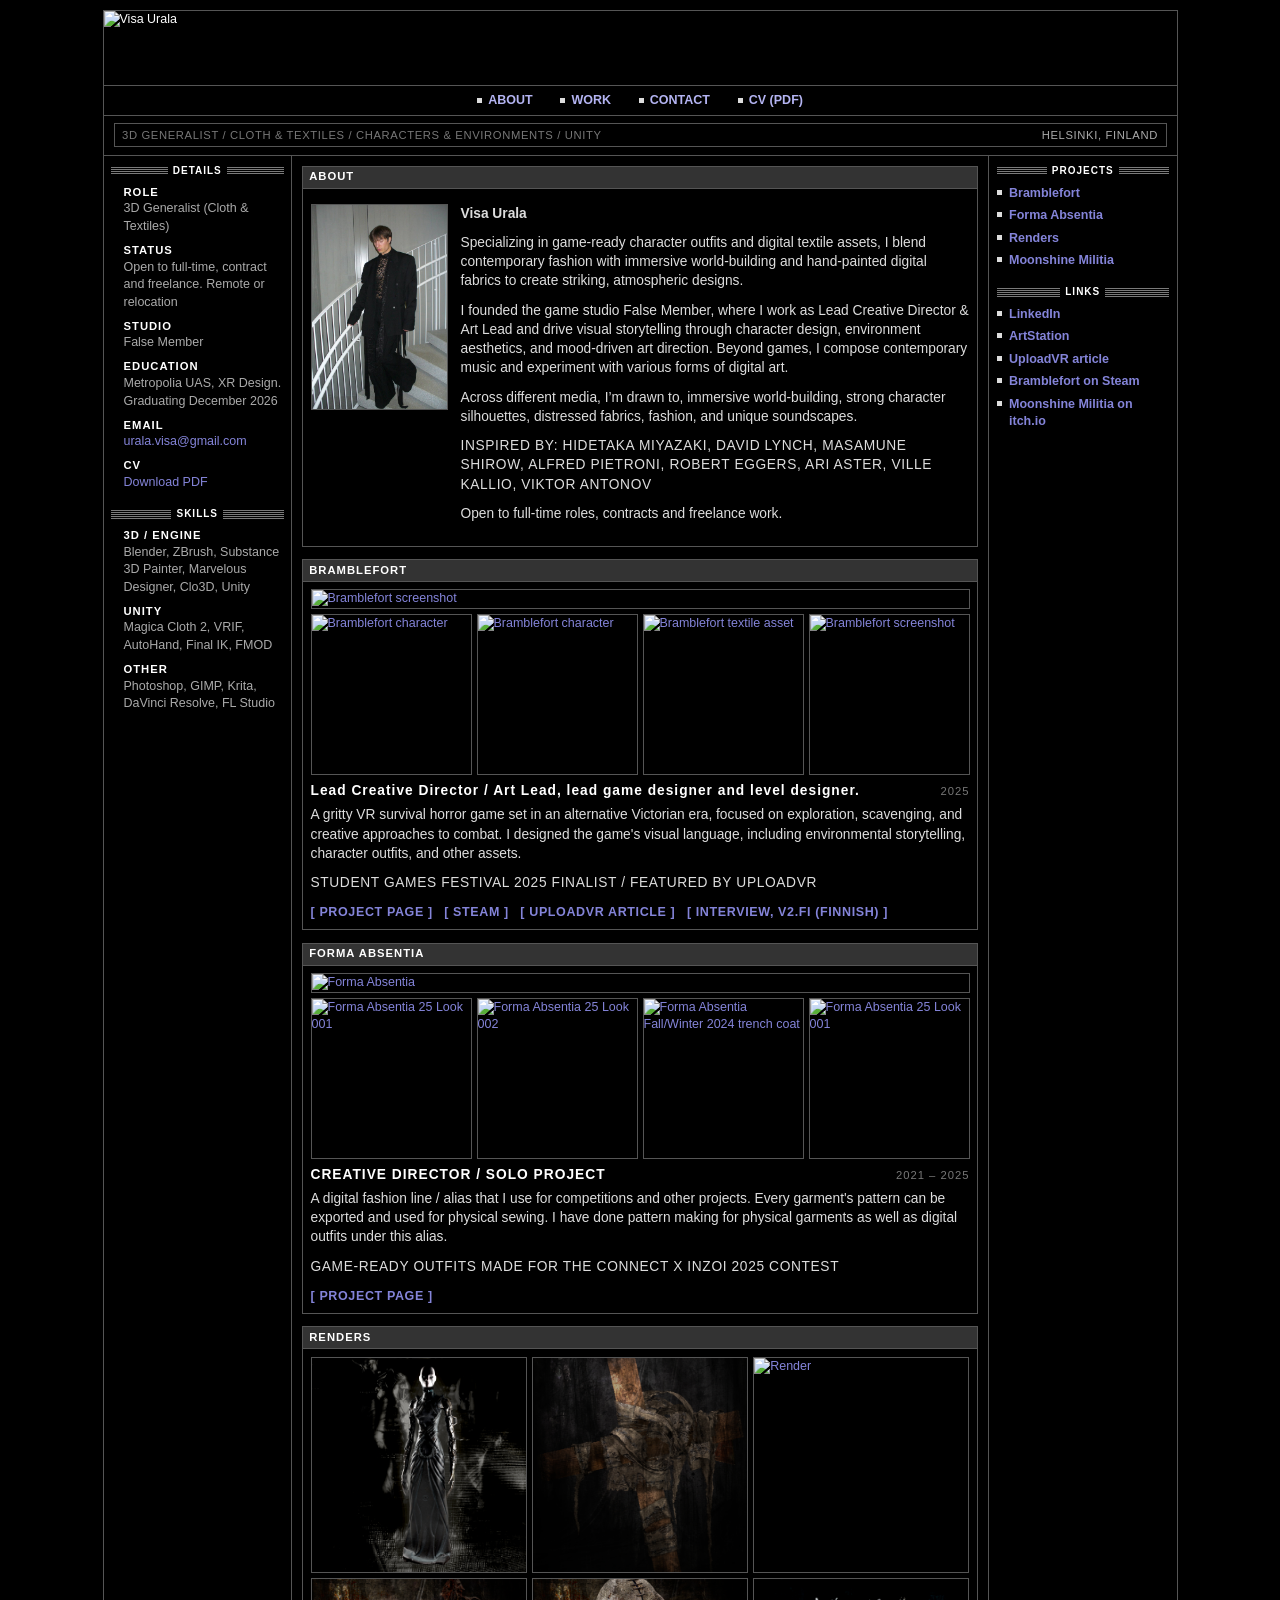
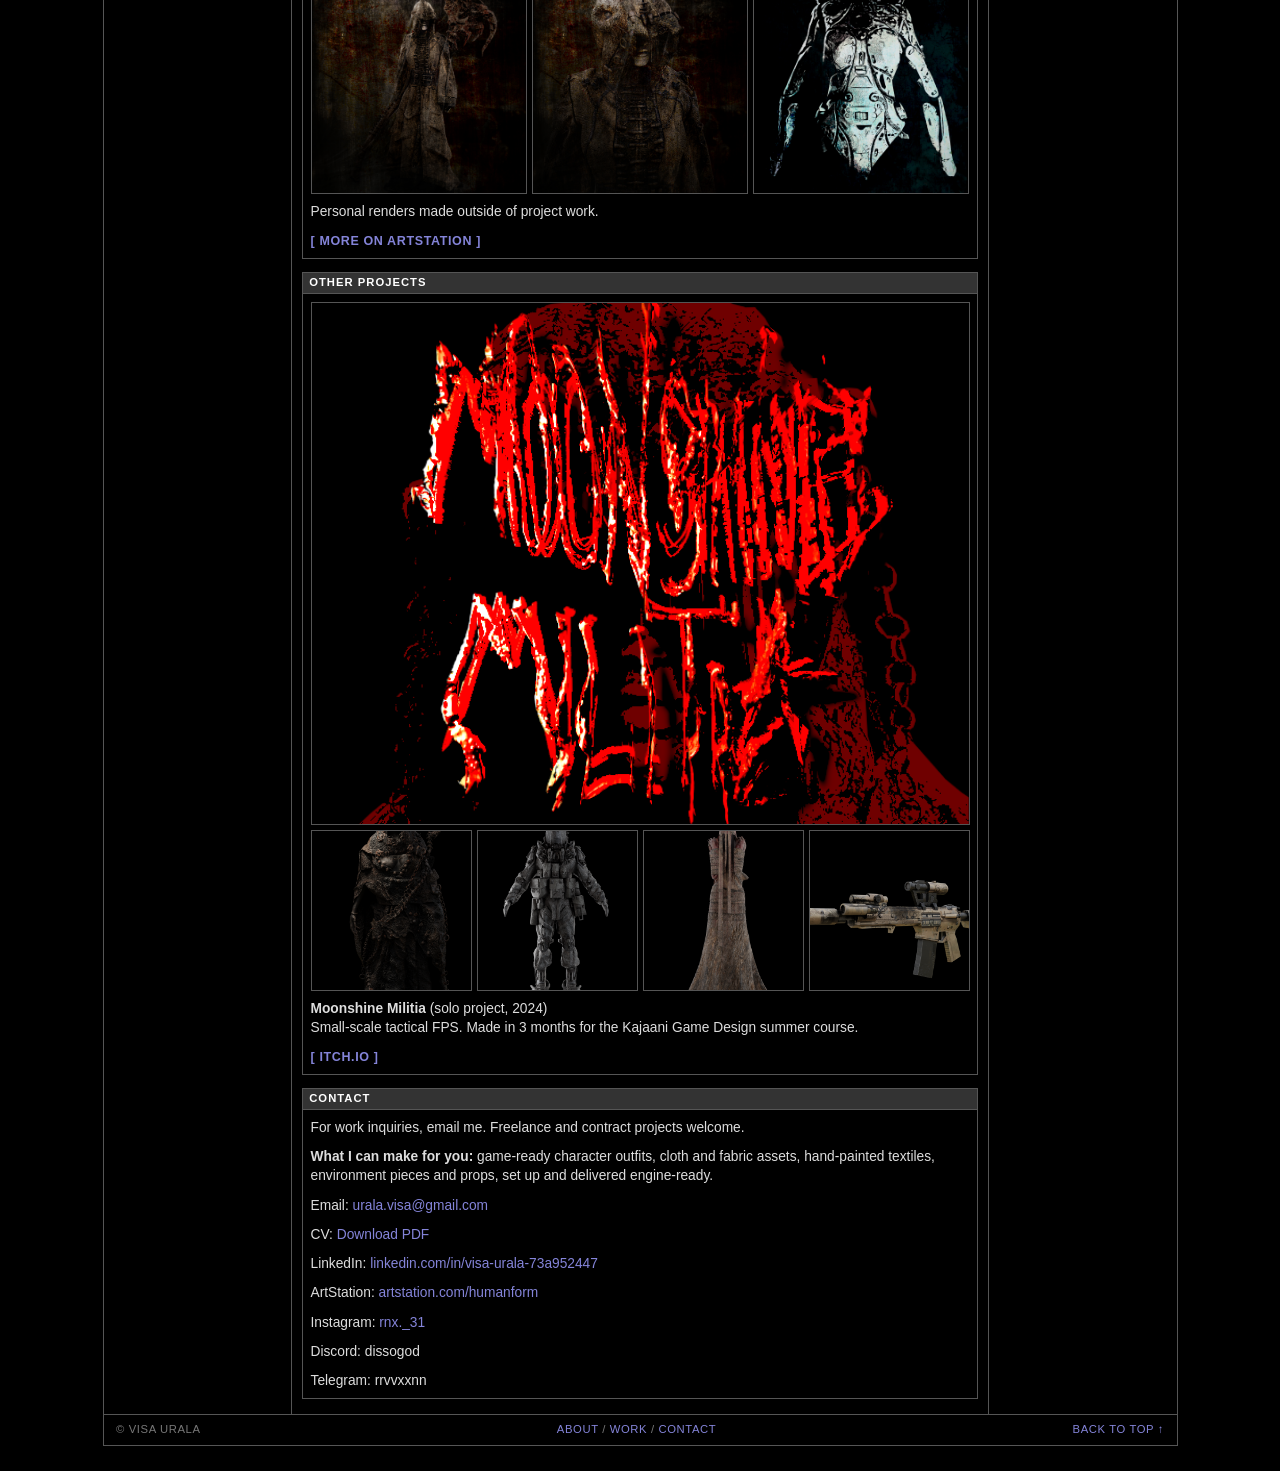
==== commit 84e59b68: "Update index.html" ====
--- a/index.html
+++ b/index.html
@@ -257,6 +257,7 @@
         <section class="old-box contact-box" id="contact">
           <h2 class="box-title">CONTACT</h2>
           <p>For work inquiries, email me. Freelance and contract projects welcome.</p>
+          <p><strong>What I can make for you:</strong> game-ready character outfits, cloth and fabric assets, hand-painted textiles, environment pieces and props, set up and delivered engine-ready.</p>
           <p>Email: <a href="mailto:urala.visa@gmail.com">urala.visa@gmail.com</a></p>
           <p>CV: <a href="Visa_Urala_CV.pdf" download>Download PDF</a></p>
           <p>LinkedIn: <a href="https://www.linkedin.com/in/visa-urala-73a952447/" target="_blank" rel="noreferrer">linkedin.com/in/visa-urala-73a952447</a></p>
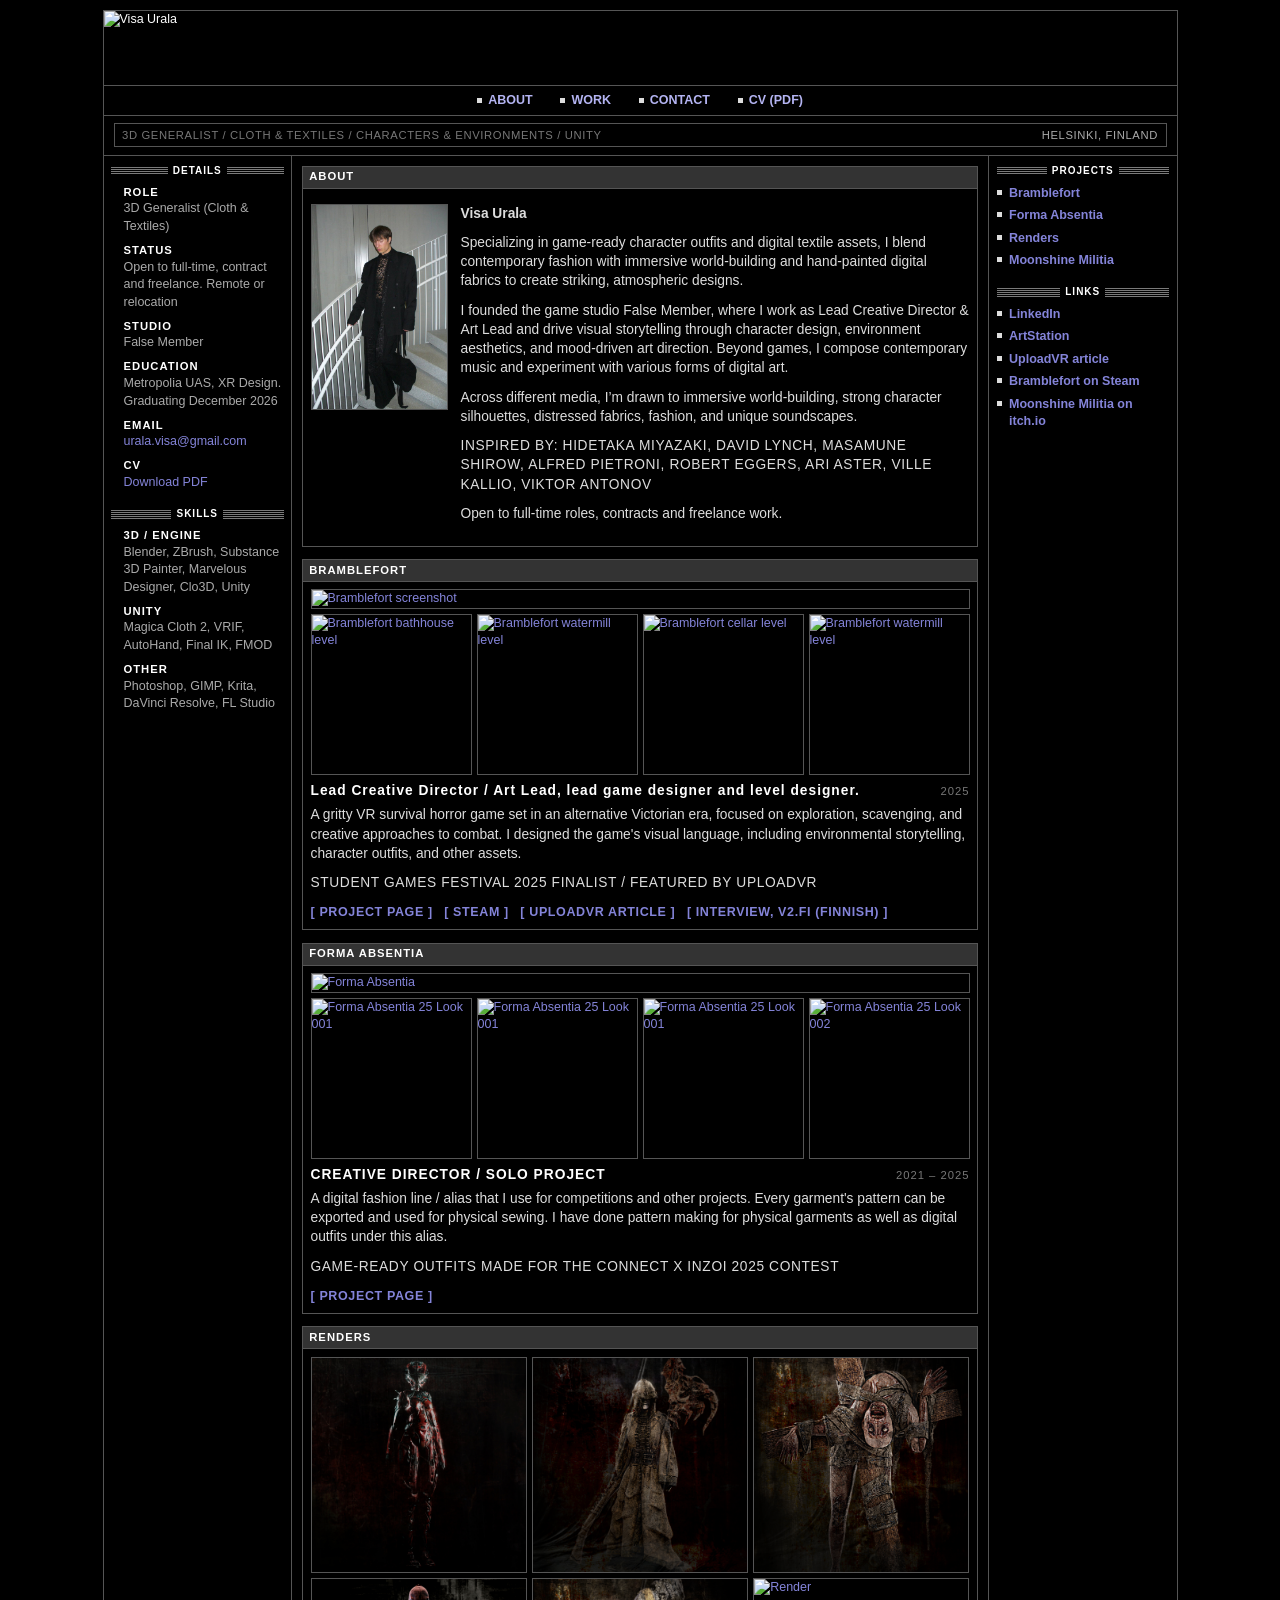
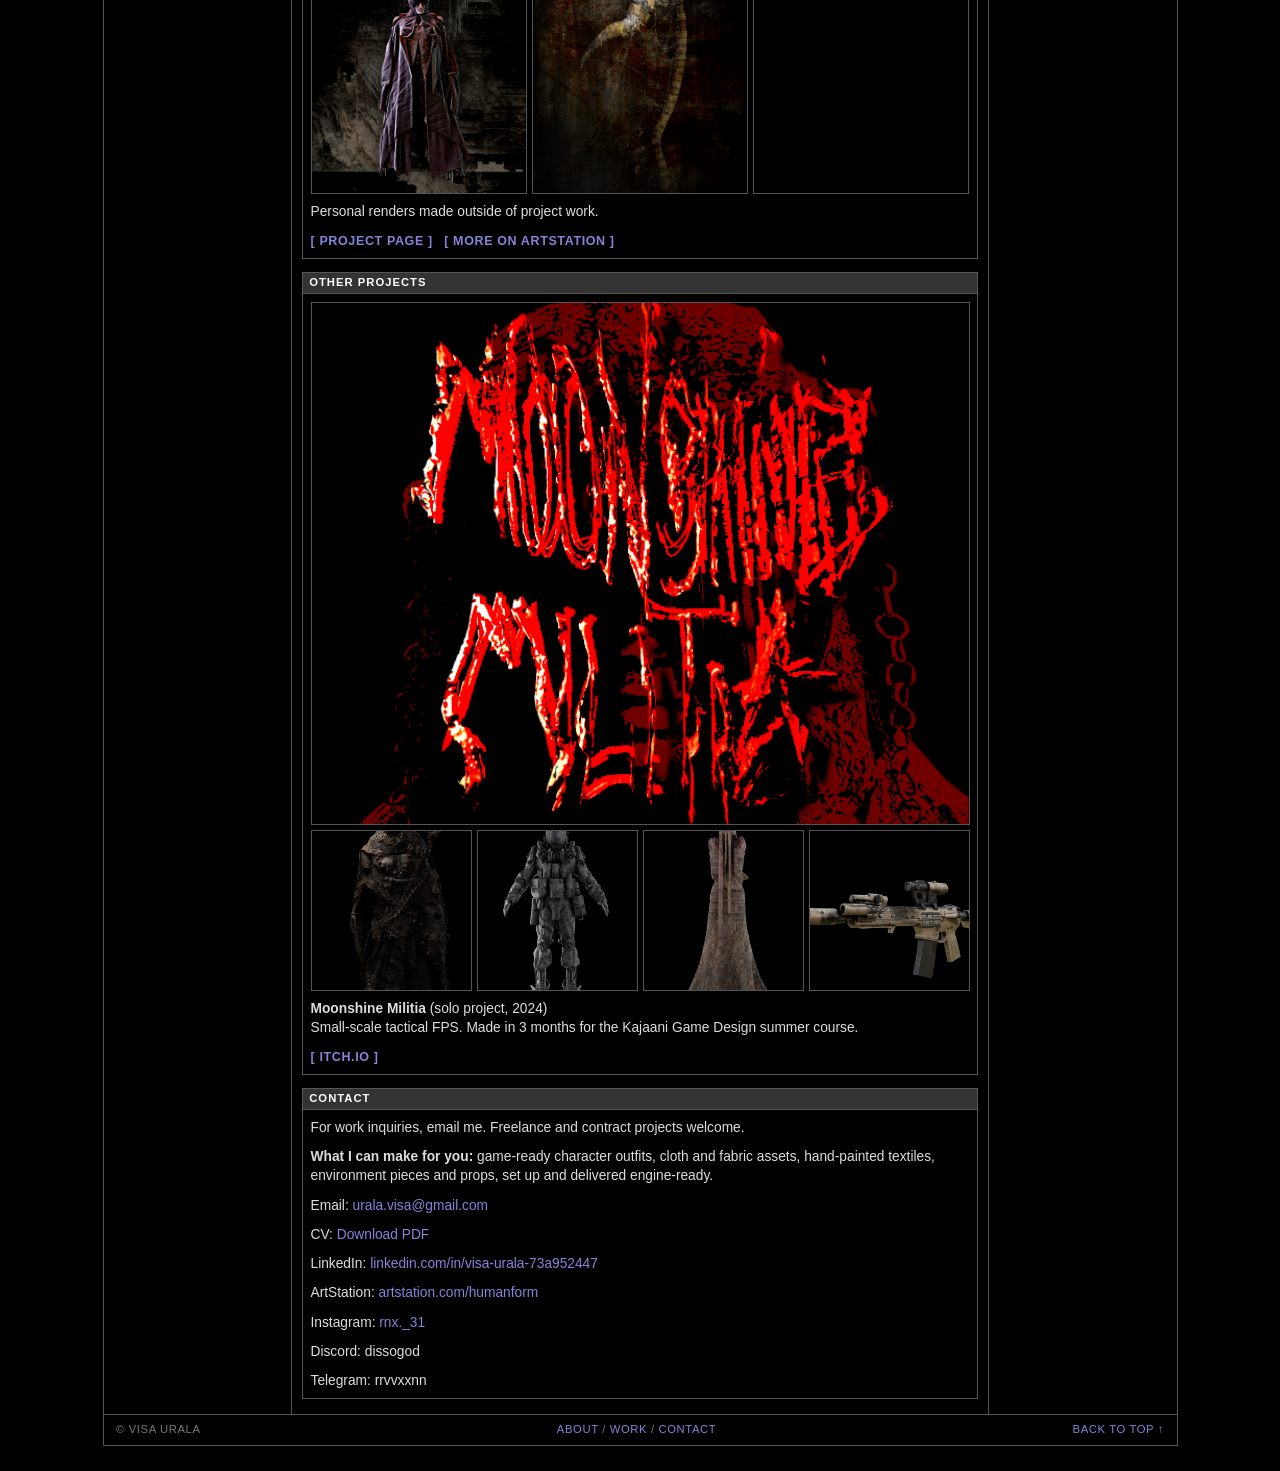
==== commit 1b8d4cb3: "666666666666666666666666666666666666666666" ====
--- a/index.html
+++ b/index.html
@@ -10,6 +10,7 @@
   <link rel="preconnect" href="https://fonts.gstatic.com" crossorigin>
   <link href="https://fonts.googleapis.com/css2?family=Xanh+Mono:ital,wght@0,400;1,400&display=swap" rel="stylesheet">
   <link rel="stylesheet" href="style.css">
+  <link rel="stylesheet" href="gallery.css">
 </head>
 <body>
   <pre class="ascii-wall" aria-hidden="true">                                                                                                                                                    
@@ -108,7 +109,7 @@
     </nav>
 
     <div class="ticker">
-      <span>3D GENERALIST / CLOTH & TEXTILES / CHARACTERS & ENVIRONMENTS / UNITY</span>
+      <span>3D GENERALIST / CLOTH &amp; TEXTILES / CHARACTERS &amp; ENVIRONMENTS / UNITY</span>
       <span>HELSINKI, FINLAND</span>
     </div>
 
@@ -120,11 +121,9 @@
           <h2 class="box-title">DETAILS</h2>
           <dl class="facts">
             <dt>ROLE</dt>
-<dd>3D Generalist (Cloth & Textiles)</dd>
-<dt>STATUS</dt>
-<dd>Open to full-time, contract and freelance. Remote or relocation</dd>
-
-            
+            <dd>3D Generalist (Cloth &amp; Textiles)</dd>
+            <dt>STATUS</dt>
+            <dd>Open to full-time, contract and freelance. Remote or relocation</dd>
             <dt>STUDIO</dt>
             <dd>False Member</dd>
             <dt>EDUCATION</dt>
@@ -160,7 +159,7 @@
               <p><strong>Visa Urala</strong></p>
               <p>Specializing in game-ready character outfits and digital textile assets, I blend contemporary fashion with immersive world-building and hand-painted digital fabrics to create striking, atmospheric designs.</p>
               <p>I founded the game studio False Member, where I work as Lead Creative Director &amp; Art Lead and drive visual storytelling through character design, environment aesthetics, and mood-driven art direction. Beyond games, I compose contemporary music and experiment with various forms of digital art.</p>
-              <p>Across different media, I’m drawn to, immersive world-building, strong character silhouettes, distressed fabrics, fashion, and unique soundscapes.</p>
+              <p>Across different media, I’m drawn to immersive world-building, strong character silhouettes, distressed fabrics, fashion, and unique soundscapes.</p>
               <p class="small-note">Inspired by: Hidetaka Miyazaki, David Lynch, Masamune Shirow, Alfred Pietroni, Robert Eggers, Ari Aster, Ville Kallio, Viktor Antonov</p>
               <p>Open to full-time roles, contracts and freelance work.</p>
             </div>
@@ -175,10 +174,10 @@
             <img src="images/gallery_bramblefort/1.png" alt="Bramblefort screenshot">
           </a>
           <div class="thumb-grid">
-            <a href="BRAMBLEFORT.html"><img src="images/bramblefort/Bathhouse/AS_ss_11.png" alt="Bramblefort character"></a>
-            <a href="BRAMBLEFORT.html"><img src="images/bramblefort/Watermill/AS_ss_20.png" alt="Bramblefort character"></a>
-            <a href="BRAMBLEFORT.html"><img src="images/bramblefort/Cellar/AS_ss_31.png" alt="Bramblefort textile asset"></a>
-            <a href="BRAMBLEFORT.html"><img src="images/bramblefort/Watermill/AS_ss_24.png" alt="Bramblefort screenshot"></a>
+            <a href="BRAMBLEFORT.html"><img src="images/bramblefort/Bathhouse/AS_ss_11.png" alt="Bramblefort bathhouse level"></a>
+            <a href="BRAMBLEFORT.html"><img src="images/bramblefort/Watermill/AS_ss_20.png" alt="Bramblefort watermill level"></a>
+            <a href="BRAMBLEFORT.html"><img src="images/bramblefort/Cellar/AS_ss_31.png" alt="Bramblefort cellar level"></a>
+            <a href="BRAMBLEFORT.html"><img src="images/bramblefort/Watermill/AS_ss_24.png" alt="Bramblefort watermill level"></a>
           </div>
           <div class="feature-caption">
             <span>Lead Creative Director / Art Lead, lead game designer and level designer.</span>
@@ -188,9 +187,9 @@
           <p class="small-note">Student Games Festival 2025 finalist / Featured by UploadVR</p>
           <p class="box-links">
             <a href="BRAMBLEFORT.html">[ PROJECT PAGE ]</a> &nbsp;
-            <a href="https://store.steampowered.com/app/3753140/BRAMBLEFORT/">[ STEAM ]</a> &nbsp;
+            <a href="https://store.steampowered.com/app/3753140/BRAMBLEFORT/" target="_blank" rel="noreferrer">[ STEAM ]</a> &nbsp;
             <a href="https://www.uploadvr.com/bramblefort-aspires-to-be-equal-parts-survival-horror-and-immersive-sim/" target="_blank" rel="noreferrer">[ UPLOADVR ARTICLE ]</a> &nbsp;
-            <a href="https://www.v2.fi/artikkelit/pelit/4528/V2fi-haastateli-kotimaisen-VR-kauhupeli-Bramblefortin-tekijat/">[ INTERVIEW, V2.FI (FINNISH) ]</a>
+            <a href="https://www.v2.fi/artikkelit/pelit/4528/V2fi-haastateli-kotimaisen-VR-kauhupeli-Bramblefortin-tekijat/" target="_blank" rel="noreferrer">[ INTERVIEW, V2.FI (FINNISH) ]</a>
           </p>
         </section>
 
@@ -202,9 +201,9 @@
           </a>
           <div class="thumb-grid">
             <a href="FORMA_ABSENTIA.html"><img src="images/gallery_forma_absentia/forma (6).png" alt="Forma Absentia 25 Look 001"></a>
-            <a href="FORMA_ABSENTIA.html"><img src="images/gallery_forma_absentia/forma (4).png" alt="Forma Absentia 25 Look 002"></a>
-            <a href="FORMA_ABSENTIA.html"><img src="images/gallery_forma_absentia/forma (5).png" alt="Forma Absentia Fall/Winter 2024 trench coat"></a>
-            <a href="FORMA_ABSENTIA.html"><img src="images/gallery_forma_absentia/forma (9).png" alt="Forma Absentia 25 Look 001"></a>
+            <a href="FORMA_ABSENTIA.html"><img src="images/gallery_forma_absentia/forma (4).png" alt="Forma Absentia 25 Look 001"></a>
+            <a href="FORMA_ABSENTIA.html"><img src="images/gallery_forma_absentia/forma (5).png" alt="Forma Absentia 25 Look 001"></a>
+            <a href="FORMA_ABSENTIA.html"><img src="images/gallery_forma_absentia/forma (9).png" alt="Forma Absentia 25 Look 002"></a>
           </div>
           <div class="feature-caption">
             <span>CREATIVE DIRECTOR / SOLO PROJECT</span>
@@ -220,17 +219,17 @@
         <!-- 03 RENDERS -->
         <section class="old-box work-box" id="renders">
           <h2 class="box-title">RENDERS</h2>
-          <!-- swap these filenames for your own renders -->
           <div class="thumb-grid cols-3">
-            <a href="images/renders/render-01.jpg"><img src="images/renders/render-01.jpg" alt="Render"></a>
-            <a href="images/renders/render-02.jpg"><img src="images/renders/render-02.jpg" alt="Render"></a>
-            <a href="images/renders/render-03.png"><img src="images/renders/render-03.png" alt="Render"></a>
-            <a href="images/renders/render-04.jpg"><img src="images/renders/render-04.jpg" alt="Render"></a>
-            <a href="images/renders/render-05.jpg"><img src="images/renders/render-05.jpg" alt="Render"></a>
-            <a href="images/renders/render-06.jpg"><img src="images/renders/render-06.jpg" alt="Render"></a>
+            <a href="images/renders/armori_01.jpg" data-full><img src="images/renders/armori_01.jpg" alt="Render"></a>
+            <a href="images/renders/boneScythe02.jpg" data-full><img src="images/renders/boneScythe02.jpg" alt="Render"></a>
+            <a href="images/renders/crossman_final.jpg" data-full><img src="images/renders/crossman_final.jpg" alt="Render"></a>
+            <a href="images/renders/leijaNOCOM4543543435P.jpg" data-full><img src="images/renders/leijaNOCOM4543543435P.jpg" alt="Render"></a>
+            <a href="images/renders/scythe_final_02.jpg" data-full><img src="images/renders/scythe_final_02.jpg" alt="Render"></a>
+            <a href="images/renders/winterSoldier04.jpg" data-full><img src="images/renders/winterSoldier04.jpg" alt="Render"></a>
           </div>
           <p style="margin-top:0.375rem">Personal renders made outside of project work.</p>
           <p class="box-links">
+            <a href="RENDERS.html">[ PROJECT PAGE ]</a> &nbsp;
             <a href="https://www.artstation.com/humanform" target="_blank" rel="noreferrer">[ MORE ON ARTSTATION ]</a>
           </p>
         </section>
@@ -238,14 +237,14 @@
         <!-- OTHER -->
         <section class="old-box work-box" id="other">
           <h2 class="box-title">OTHER PROJECTS</h2>
-          <a class="feature-image" href="images/moonshine_militia/banner.png">
+          <a class="feature-image" href="images/moonshine_militia/banner.png" data-full>
             <img src="images/moonshine_militia/banner.png" alt="Moonshine Militia logo banner">
           </a>
           <div class="thumb-grid">
-            <a href="images/moonshine_militia/c1.png"><img src="images/moonshine_militia/c1.png" alt="Moonshine Militia screenshot"></a>
-            <a href="images/moonshine_militia/c2.png"><img src="images/moonshine_militia/c2.png" alt="Moonshine Militia screenshot"></a>
-            <a href="images/moonshine_militia/c3.png"><img src="images/moonshine_militia/c3.png" alt="Moonshine Militia screenshot"></a>
-            <a href="images/moonshine_militia/a3.png"><img src="images/moonshine_militia/a3.png" alt="Moonshine Militia screenshot"></a>
+            <a href="images/moonshine_militia/c1.png" data-full><img src="images/moonshine_militia/c1.png" alt="Moonshine Militia screenshot"></a>
+            <a href="images/moonshine_militia/c2.png" data-full><img src="images/moonshine_militia/c2.png" alt="Moonshine Militia screenshot"></a>
+            <a href="images/moonshine_militia/c3.png" data-full><img src="images/moonshine_militia/c3.png" alt="Moonshine Militia screenshot"></a>
+            <a href="images/moonshine_militia/a3.png" data-full><img src="images/moonshine_militia/a3.png" alt="Moonshine Militia screenshot"></a>
           </div>
           <p style="margin-top:0.375rem"><strong>Moonshine Militia</strong> (solo project, 2024)<br>
           Small-scale tactical FPS. Made in 3 months for the Kajaani Game Design summer course.</p>
@@ -276,7 +275,7 @@
           <ul class="link-list">
             <li><a href="BRAMBLEFORT.html">Bramblefort</a></li>
             <li><a href="FORMA_ABSENTIA.html">Forma Absentia</a></li>
-            <li><a href="#renders">Renders</a></li>
+            <li><a href="RENDERS.html">Renders</a></li>
             <li><a href="#other">Moonshine Militia</a></li>
           </ul>
         </section>
@@ -287,7 +286,7 @@
             <li><a href="https://www.linkedin.com/in/visa-urala-73a952447/" target="_blank" rel="noreferrer">LinkedIn</a></li>
             <li><a href="https://www.artstation.com/humanform" target="_blank" rel="noreferrer">ArtStation</a></li>
             <li><a href="https://www.uploadvr.com/bramblefort-aspires-to-be-equal-parts-survival-horror-and-immersive-sim/" target="_blank" rel="noreferrer">UploadVR article</a></li>
-            <li><a href="https://store.steampowered.com/app/3753140/BRAMBLEFORT/">Bramblefort on Steam</a></li>
+            <li><a href="https://store.steampowered.com/app/3753140/BRAMBLEFORT/" target="_blank" rel="noreferrer">Bramblefort on Steam</a></li>
             <li><a href="https://balenci-bandit.itch.io/moonshine-militia" target="_blank" rel="noreferrer">Moonshine Militia on itch.io</a></li>
           </ul>
         </section>
@@ -302,5 +301,7 @@
     </footer>
 
   </div>
+
+  <script src="gallery.js"></script>
 </body>
 </html>
--- a/gallery.css
+++ b/gallery.css
@@ -0,0 +1,76 @@
+/* =========================================================
+   GALLERY ADD-ON — load AFTER style.css
+   Lightbox, wide thumbs, project page bits.
+   Same rules as the rest: no shadows, no radius, no transitions.
+   ========================================================= */
+
+.thumb-grid a[data-full], a.feature-image[data-full] { cursor: zoom-in; }
+.thumb-grid.wide img { aspect-ratio: 16 / 9; }
+.thumb-grid.tall img { aspect-ratio: 3 / 4; object-position: top; }
+.thumb-grid.natural { align-items: start; }
+.thumb-grid.natural img { aspect-ratio: auto; height: auto; object-fit: contain; }
+
+.feature-image.static { cursor: default; }
+.feature-image.static:hover { border-color: var(--rule); }
+
+.steam-widget {
+  display: block;
+  width: calc(100% - 0.75rem);
+  height: 11.875rem;
+  margin: 0.375rem 0.375rem 0;
+  border: 0;
+}
+
+.main-column .old-box > .box-links { margin-top: 0.375rem; }
+
+/* ---------- Lightbox ---------- */
+.lightbox {
+  position: fixed;
+  inset: 0;
+  z-index: 100;
+  display: none;
+  flex-direction: column;
+  align-items: center;
+  justify-content: center;
+  gap: 0.375rem;
+  padding: 0.5rem;
+  background: rgba(0, 0, 0, 0.97);
+}
+.lightbox.open { display: flex; }
+
+.lightbox-img {
+  max-width: 100%;
+  max-height: calc(100vh - 4rem);
+  width: auto;
+  height: auto;
+  object-fit: contain;
+  border: 1px solid var(--rule);
+  background: #000;
+}
+
+.lightbox-bar {
+  display: flex;
+  align-items: center;
+  justify-content: center;
+  flex-wrap: wrap;
+  gap: 0.25rem 1rem;
+  font: bold 0.625rem/1.3 var(--sans);
+  letter-spacing: 0.0312rem;
+  color: var(--text-dim);
+}
+.lightbox-bar button {
+  margin: 0;
+  padding: 0;
+  border: 0;
+  background: none;
+  font: inherit;
+  letter-spacing: inherit;
+  color: var(--link);
+  cursor: pointer;
+}
+.lightbox-bar button:hover { color: var(--link-hov); text-decoration: underline; }
+.lightbox-bar a { font: inherit; }
+
+@media (max-width: 780px) {
+  .steam-widget { height: 12.5rem; }
+}
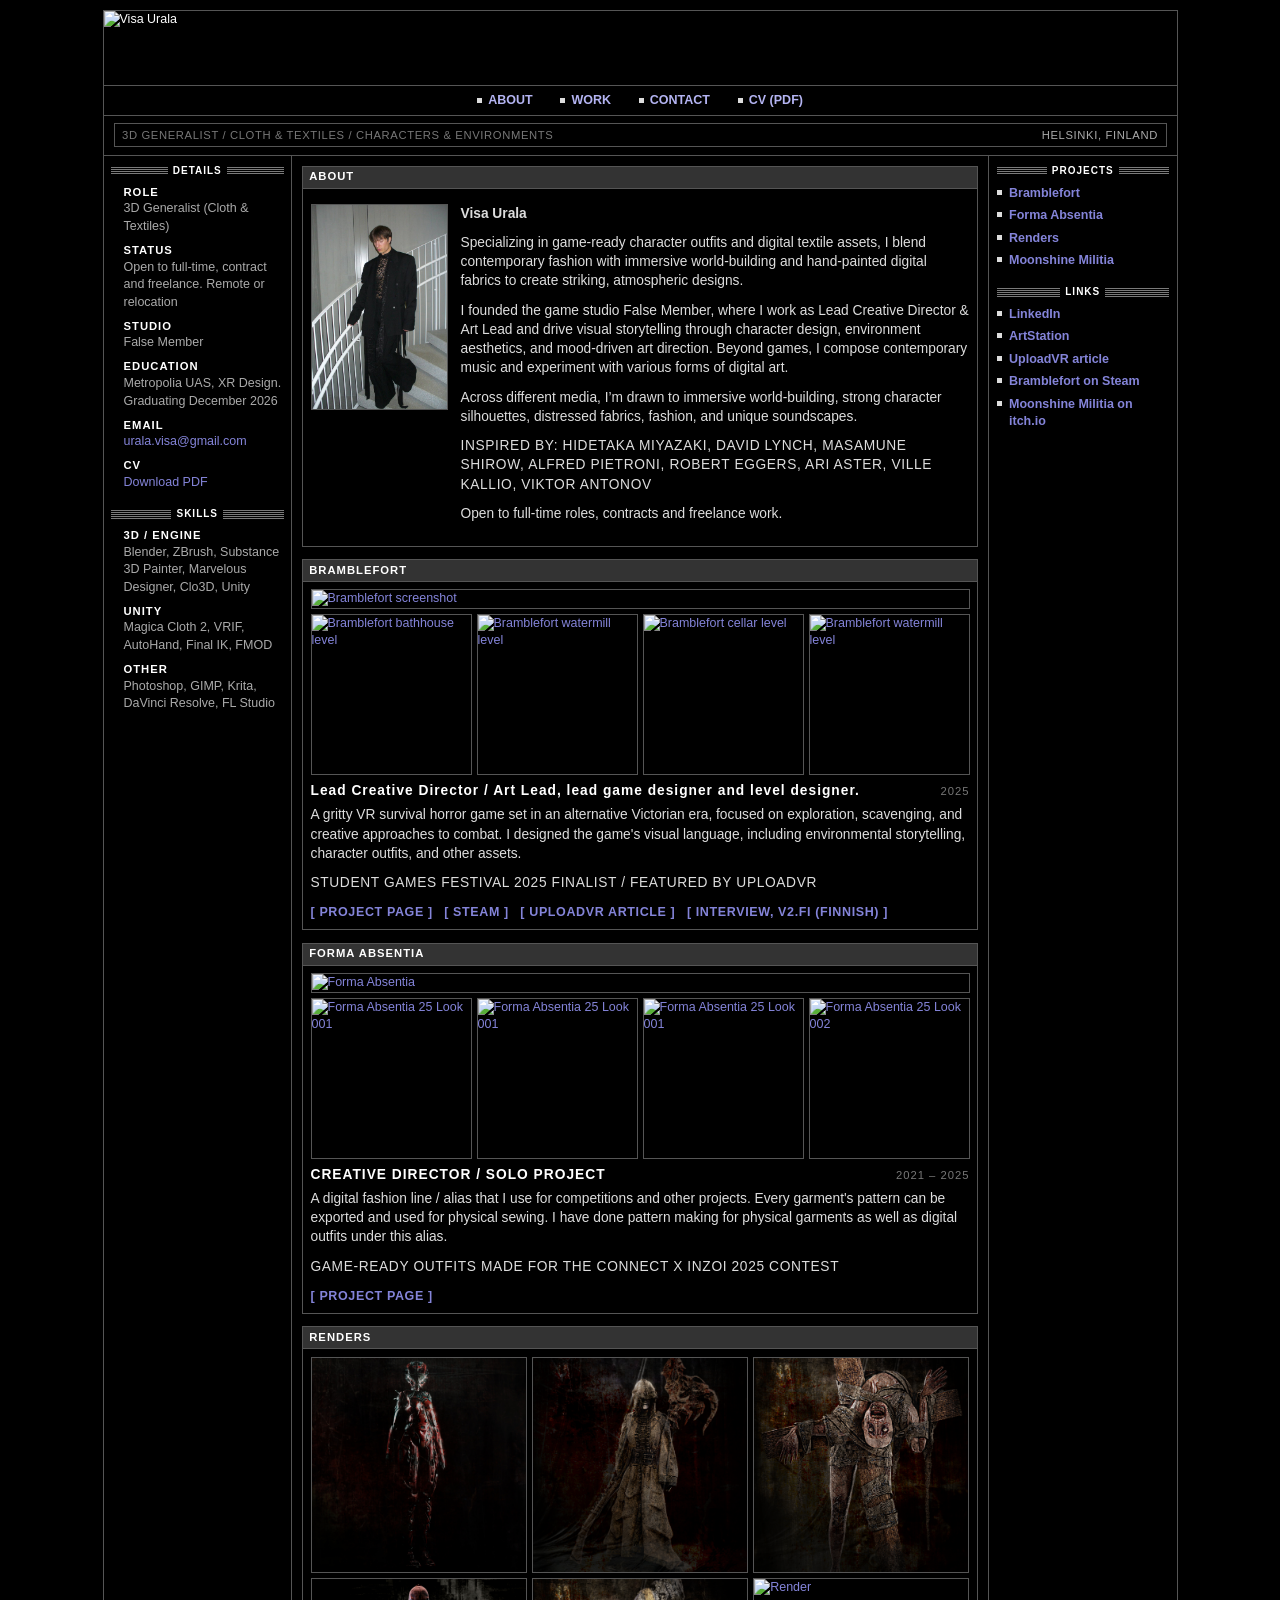
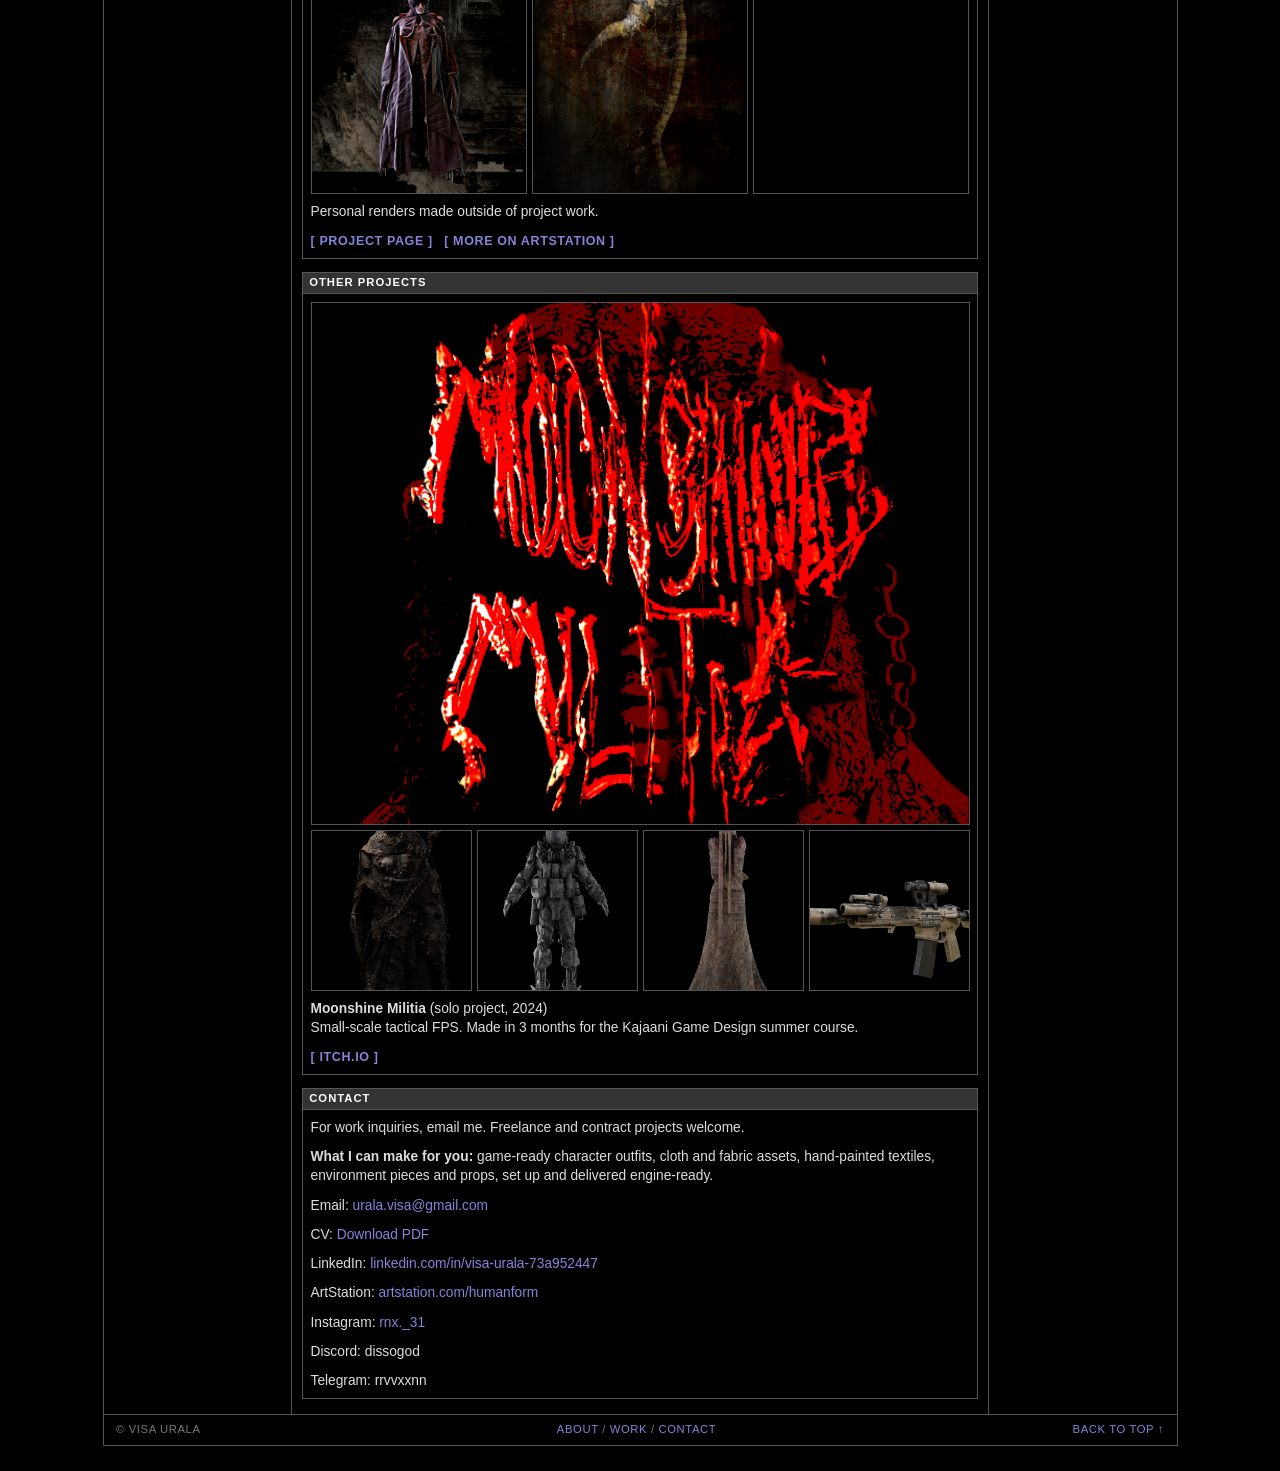
==== commit 8e780497: "Update index.html" ====
--- a/index.html
+++ b/index.html
@@ -109,7 +109,7 @@
     </nav>
 
     <div class="ticker">
-      <span>3D GENERALIST / CLOTH &amp; TEXTILES / CHARACTERS &amp; ENVIRONMENTS / UNITY</span>
+      <span>3D GENERALIST / CLOTH &amp; TEXTILES / CHARACTERS &amp; ENVIRONMENTS</span>
       <span>HELSINKI, FINLAND</span>
     </div>
 
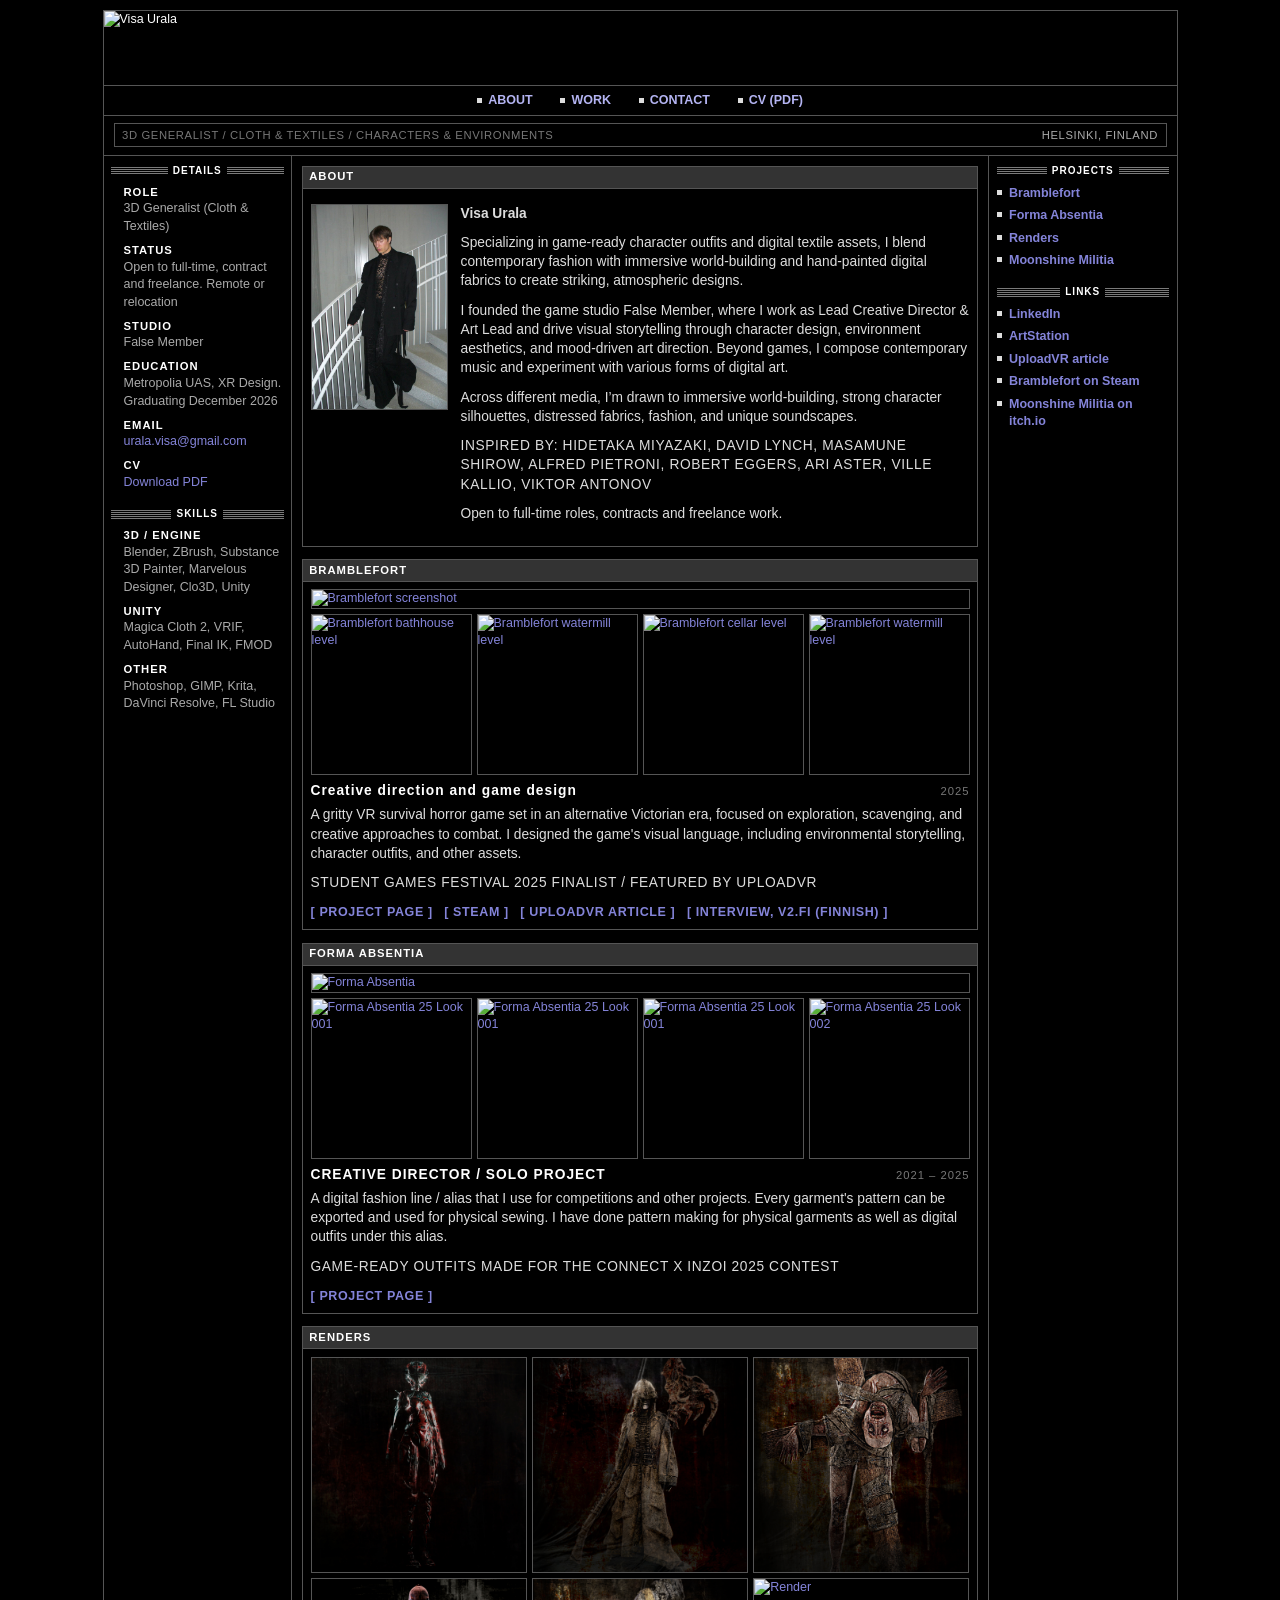
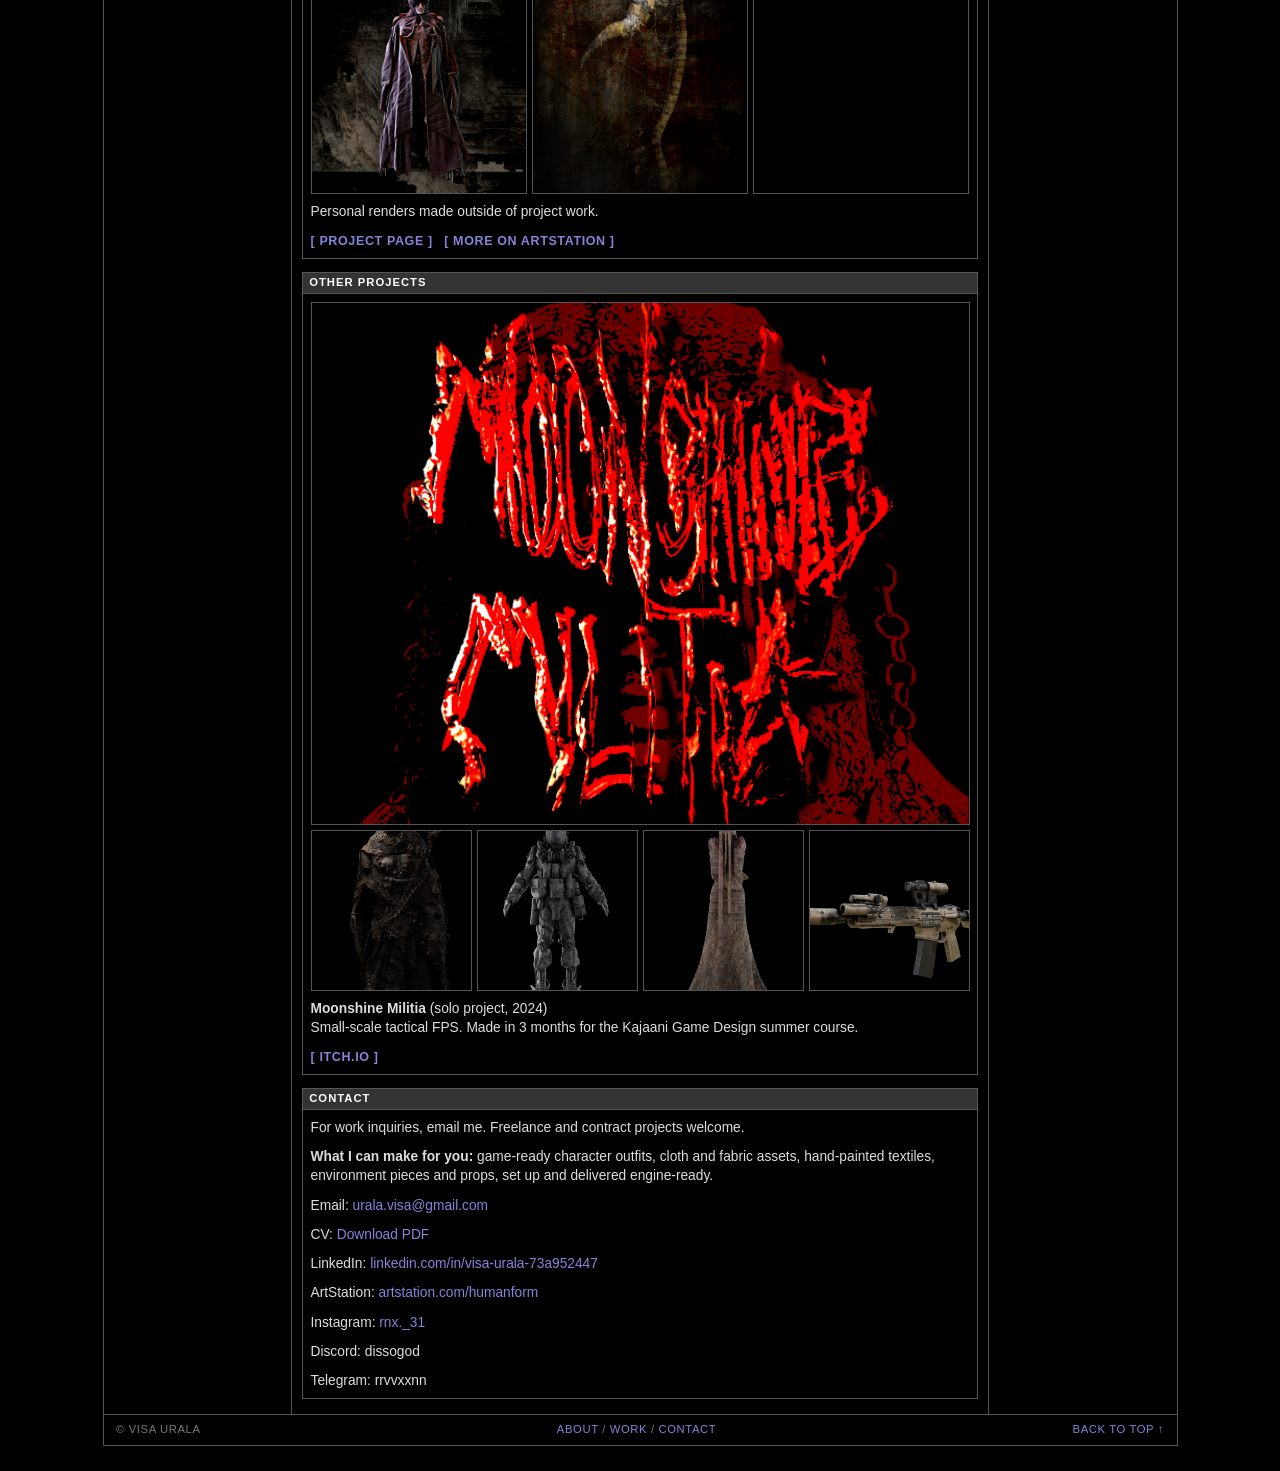
==== commit 4349ad9e: "fixes to writing" ====
--- a/index.html
+++ b/index.html
@@ -180,7 +180,7 @@
             <a href="BRAMBLEFORT.html"><img src="images/bramblefort/Watermill/AS_ss_24.png" alt="Bramblefort watermill level"></a>
           </div>
           <div class="feature-caption">
-            <span>Lead Creative Director / Art Lead, lead game designer and level designer.</span>
+            <span>Creative direction and game design</span>
             <span>2025</span>
           </div>
           <p>A gritty VR survival horror game set in an alternative Victorian era, focused on exploration, scavenging, and creative approaches to combat. I designed the game's visual language, including environmental storytelling, character outfits, and other assets.</p>
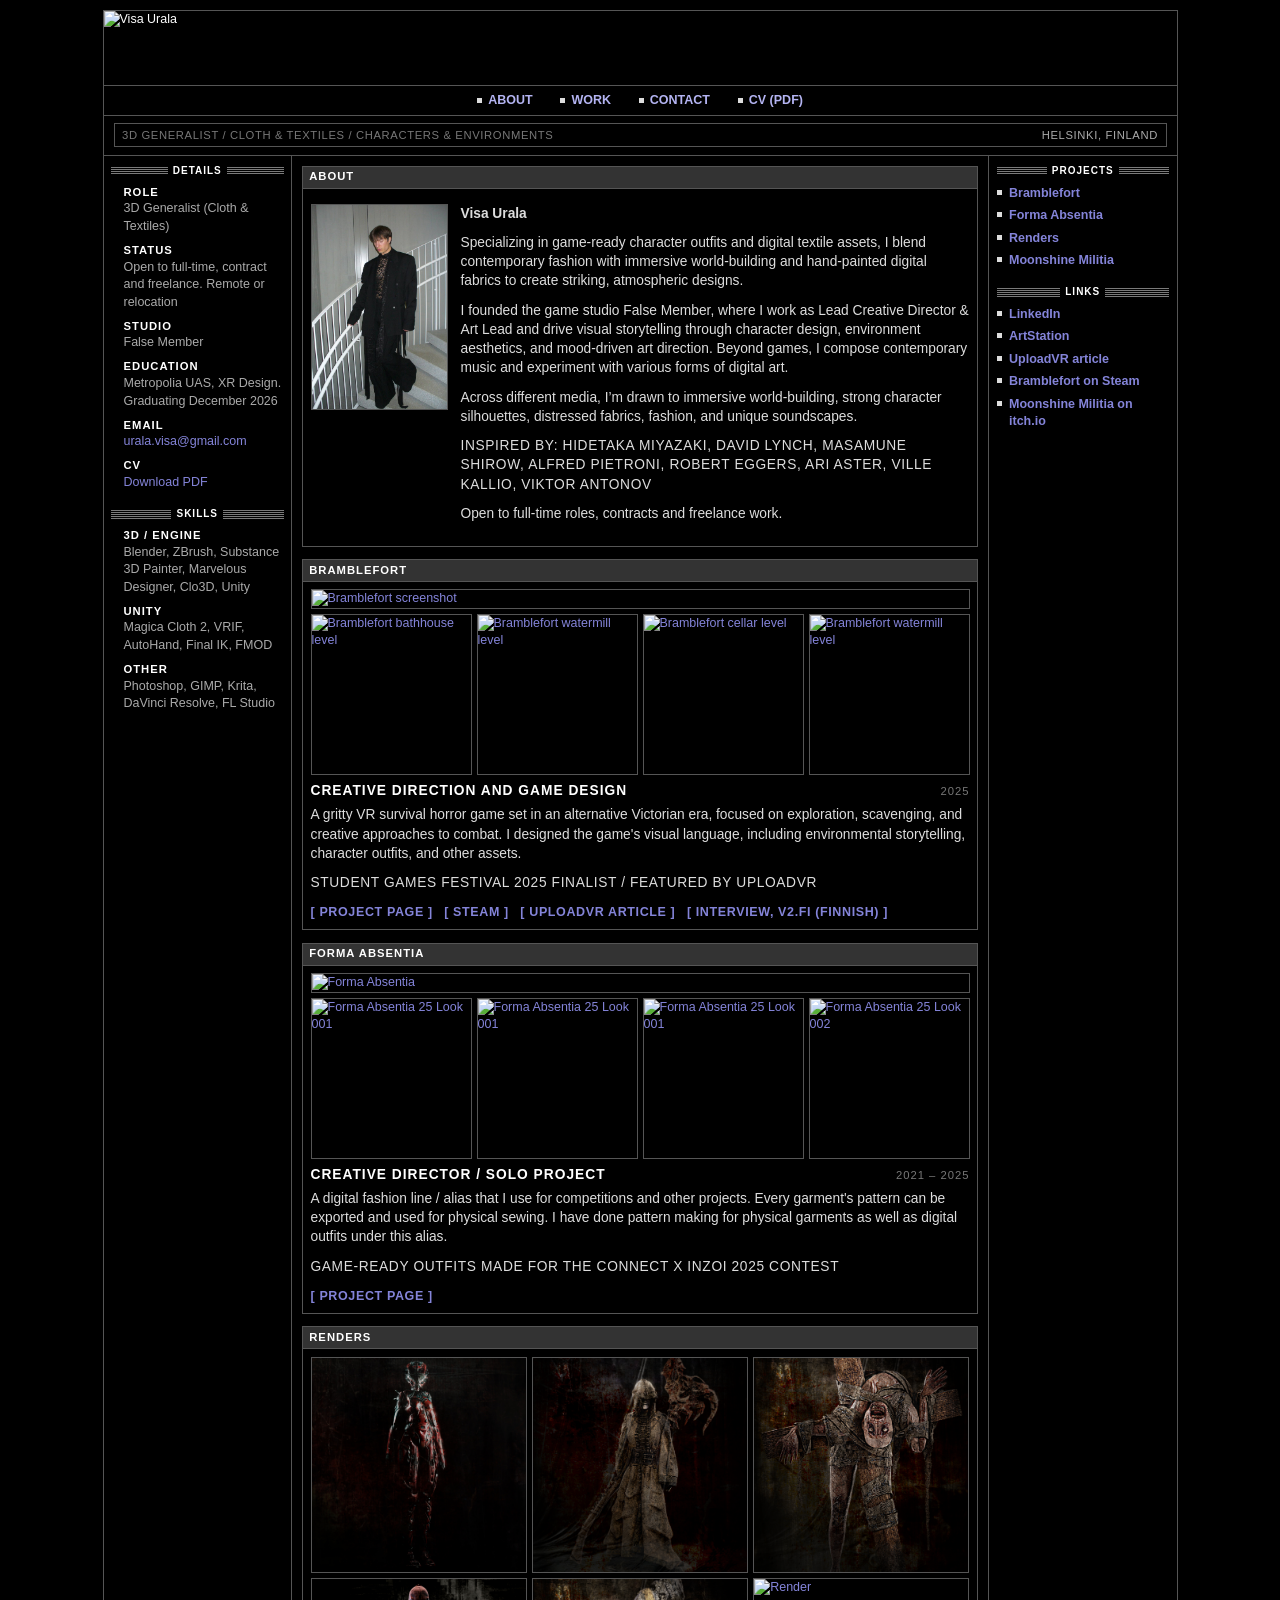
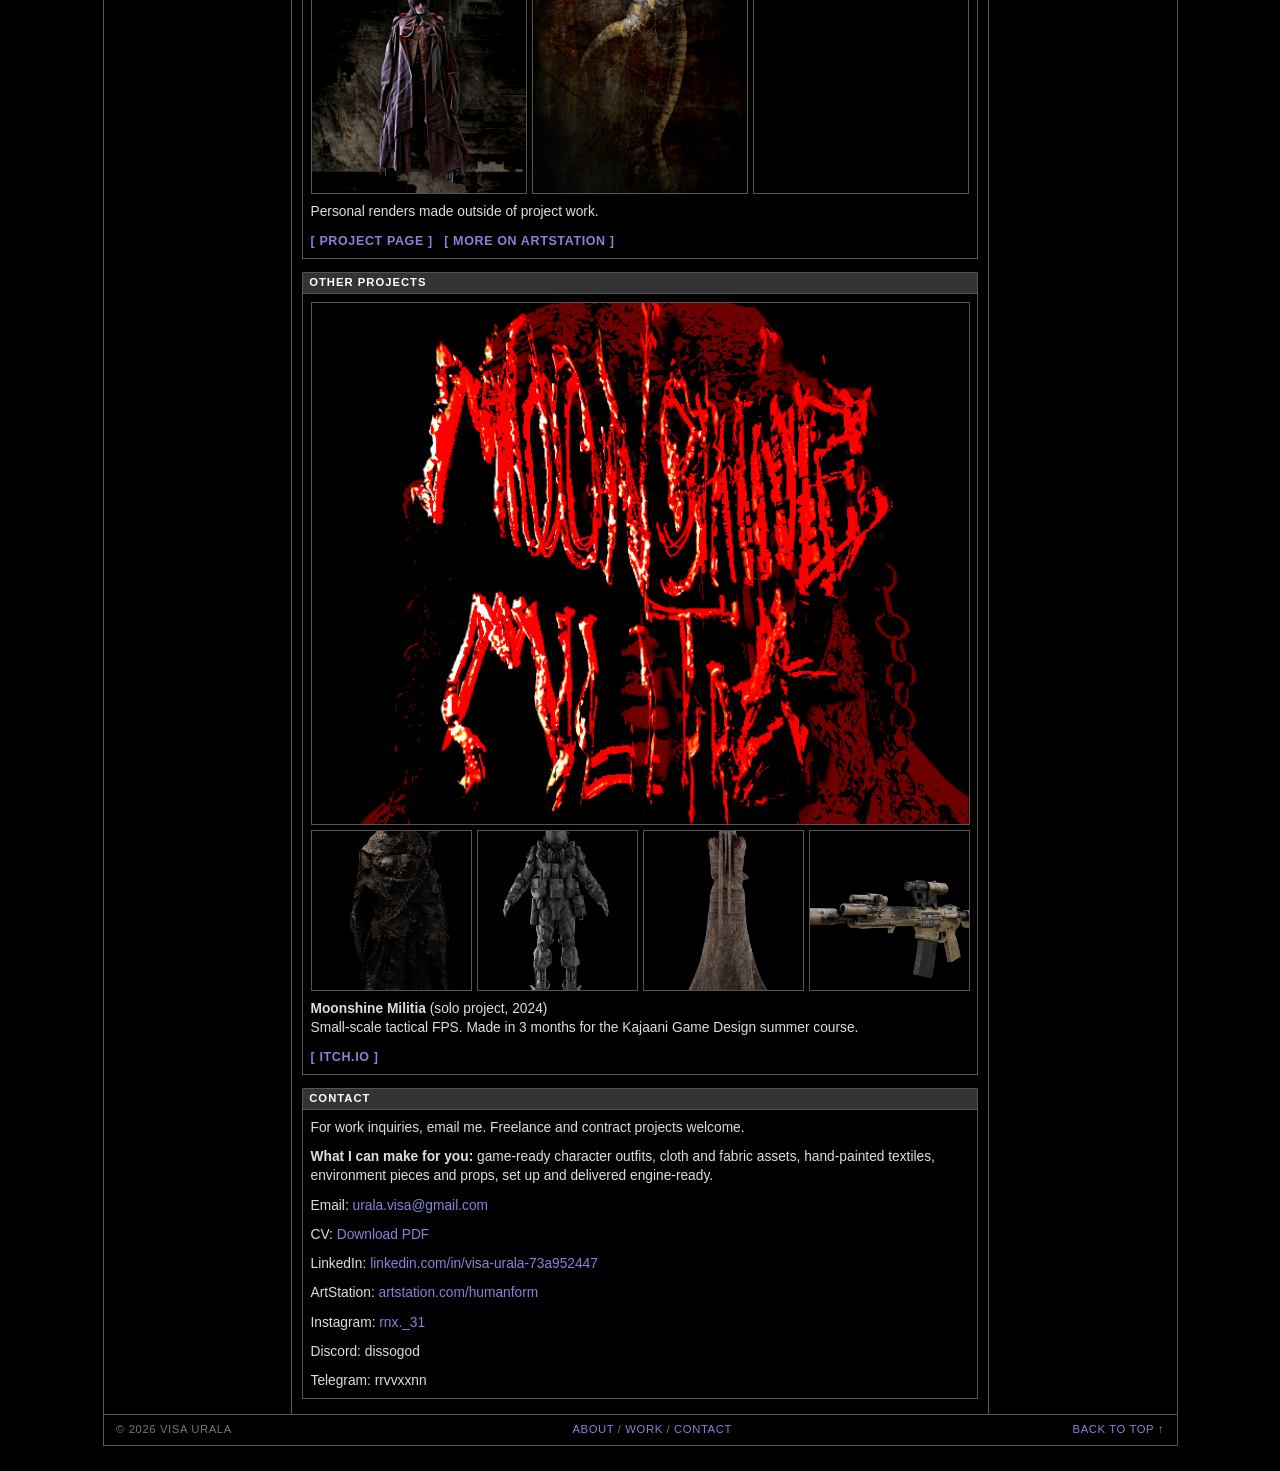
==== commit 52fe9c79: "final touches" ====
--- a/index.html
+++ b/index.html
@@ -180,7 +180,7 @@
             <a href="BRAMBLEFORT.html"><img src="images/bramblefort/Watermill/AS_ss_24.png" alt="Bramblefort watermill level"></a>
           </div>
           <div class="feature-caption">
-            <span>Creative direction and game design</span>
+            <span>CREATIVE DIRECTION AND GAME DESIGN</span>
             <span>2025</span>
           </div>
           <p>A gritty VR survival horror game set in an alternative Victorian era, focused on exploration, scavenging, and creative approaches to combat. I designed the game's visual language, including environmental storytelling, character outfits, and other assets.</p>
@@ -295,7 +295,7 @@
     </div>
 
     <footer class="site-footer">
-      <div>© VISA URALA</div>
+      <div>© 2026 VISA URALA</div>
       <div><a href="#about">ABOUT</a> / <a href="#work">WORK</a> / <a href="#contact">CONTACT</a></div>
       <div><a href="#top">BACK TO TOP ↑</a></div>
     </footer>
